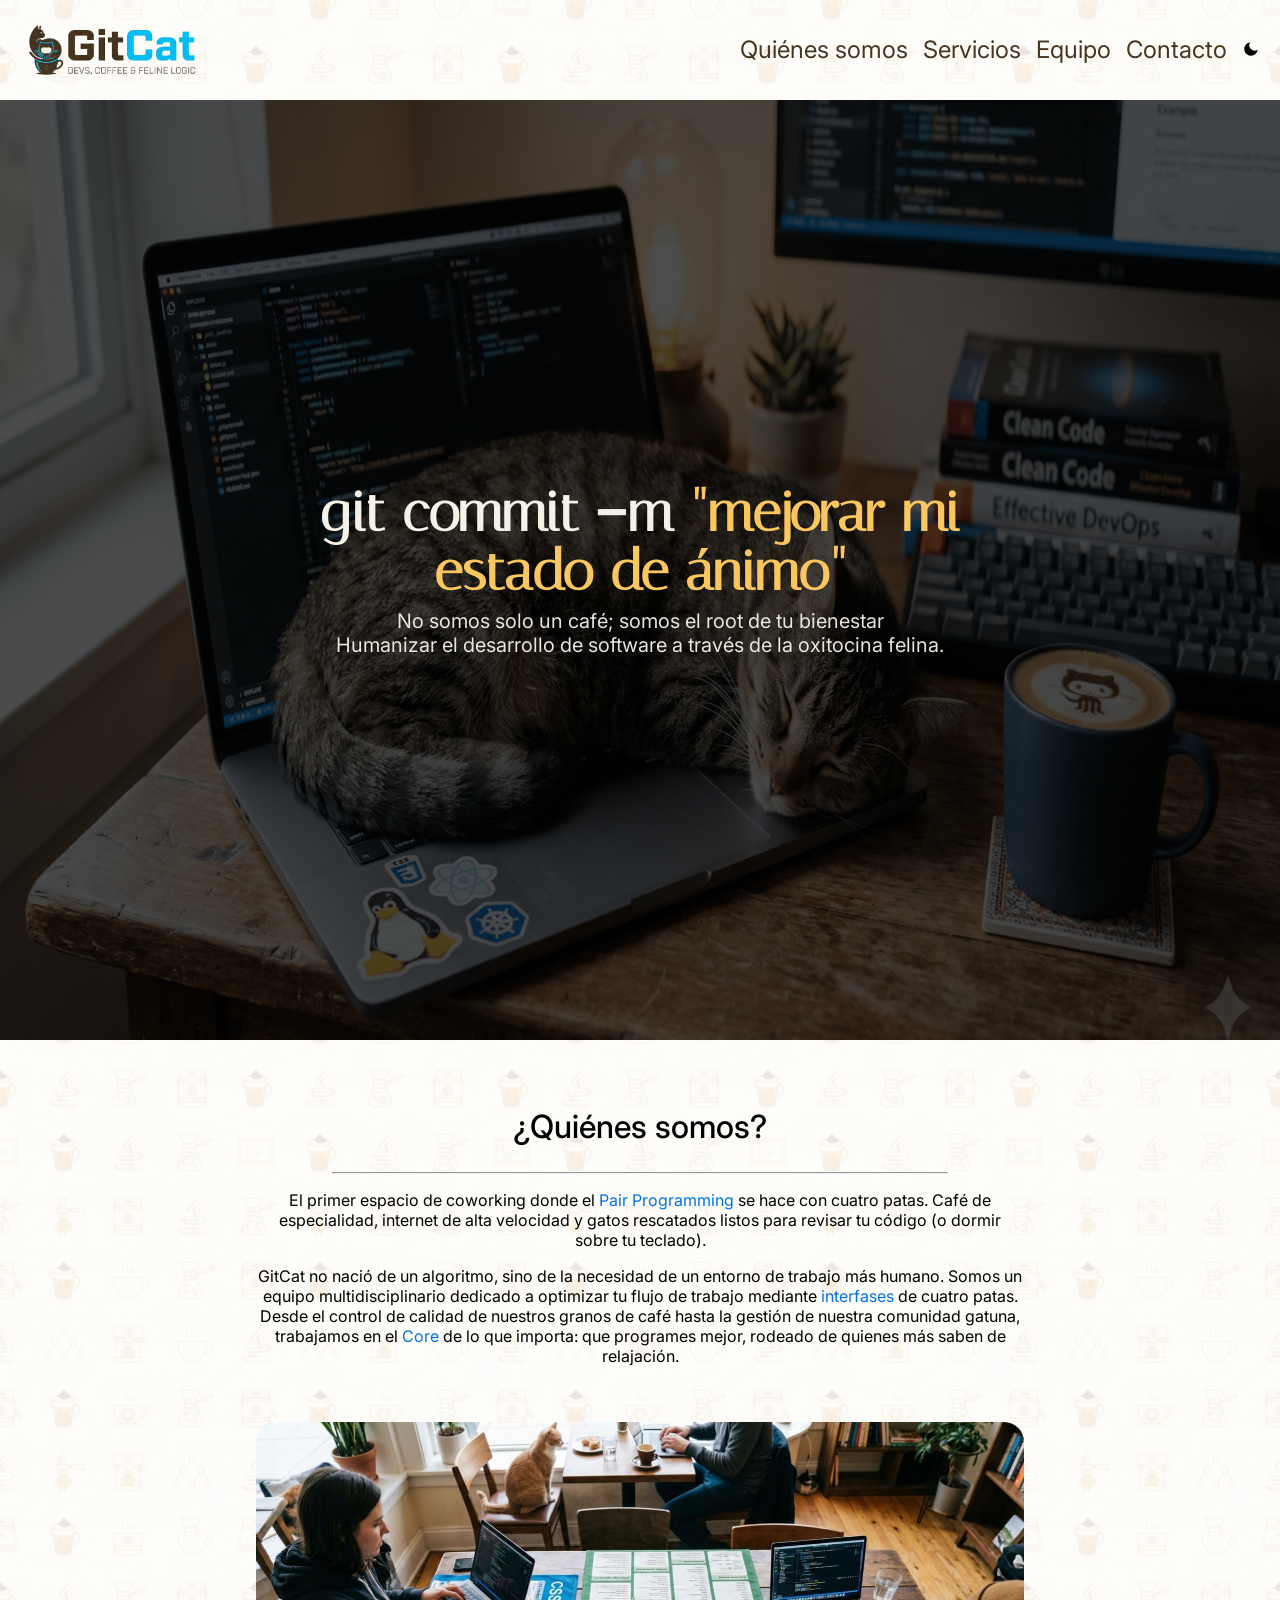
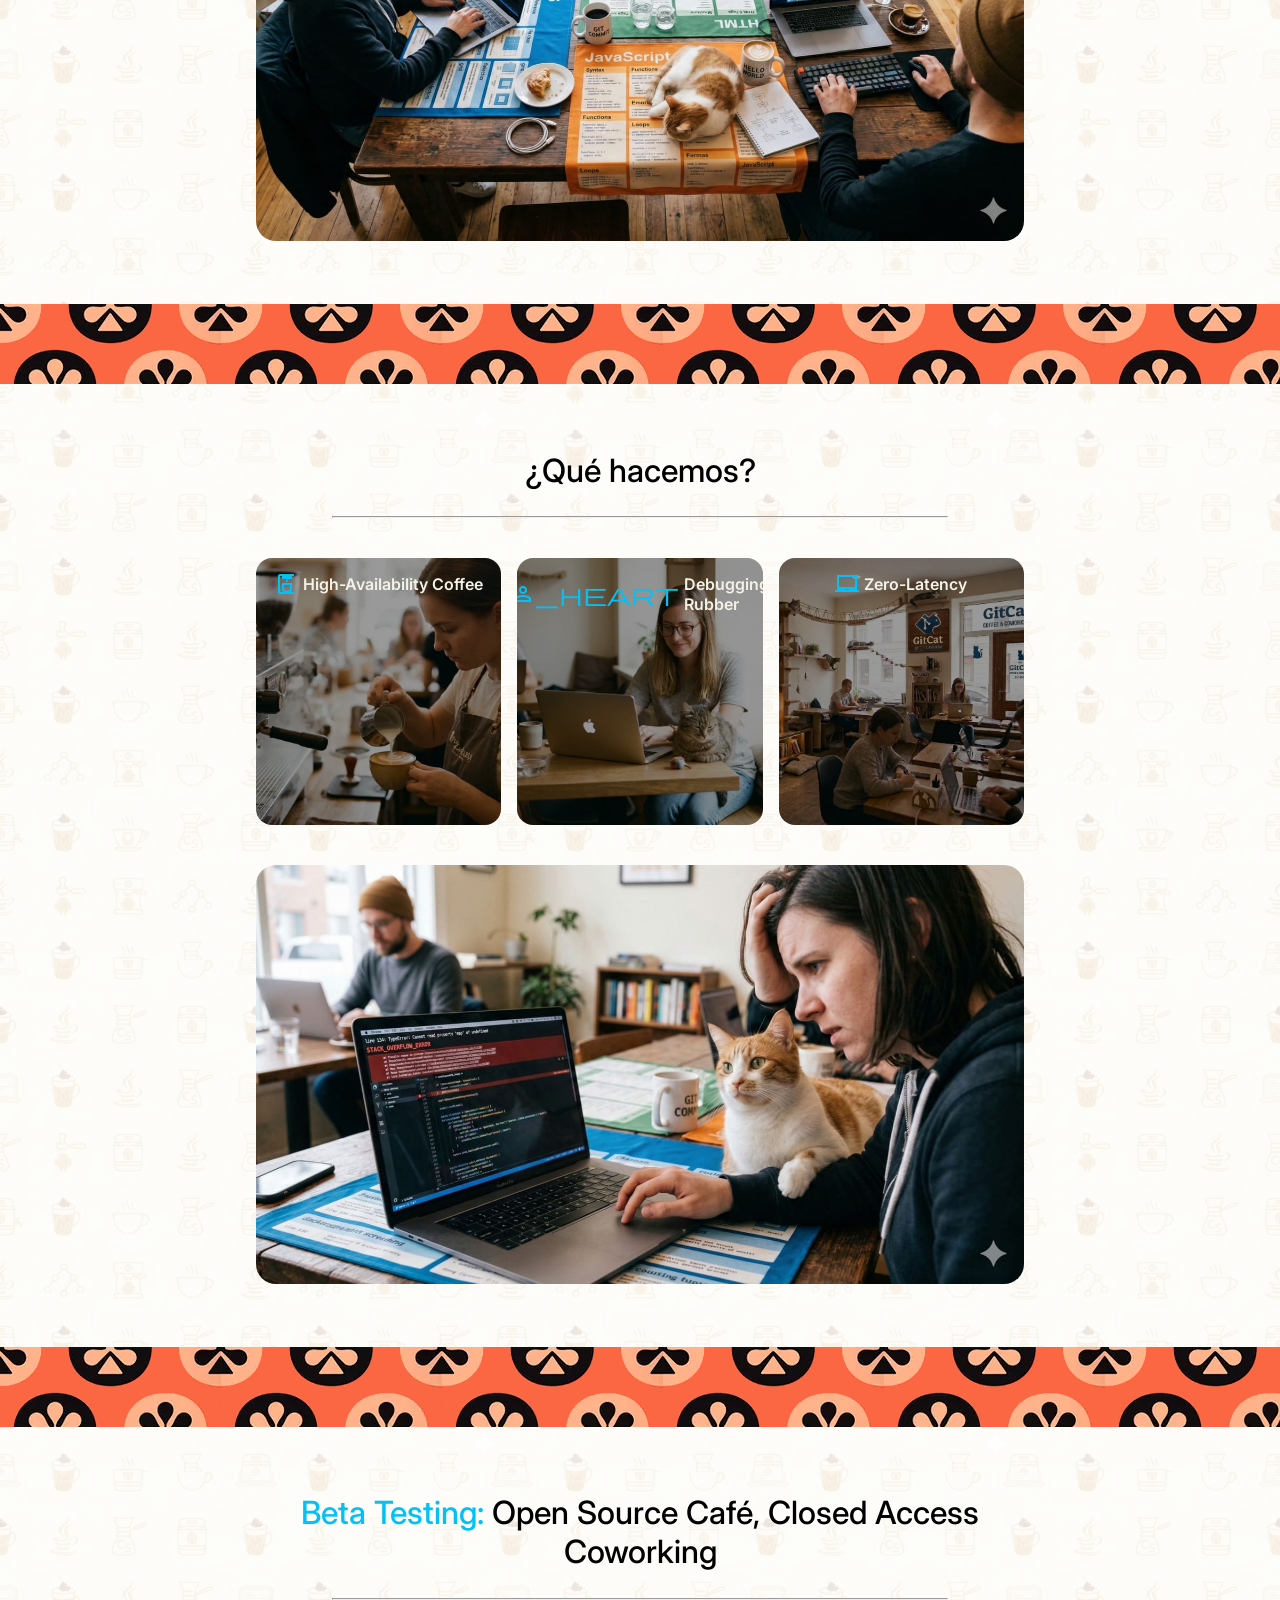
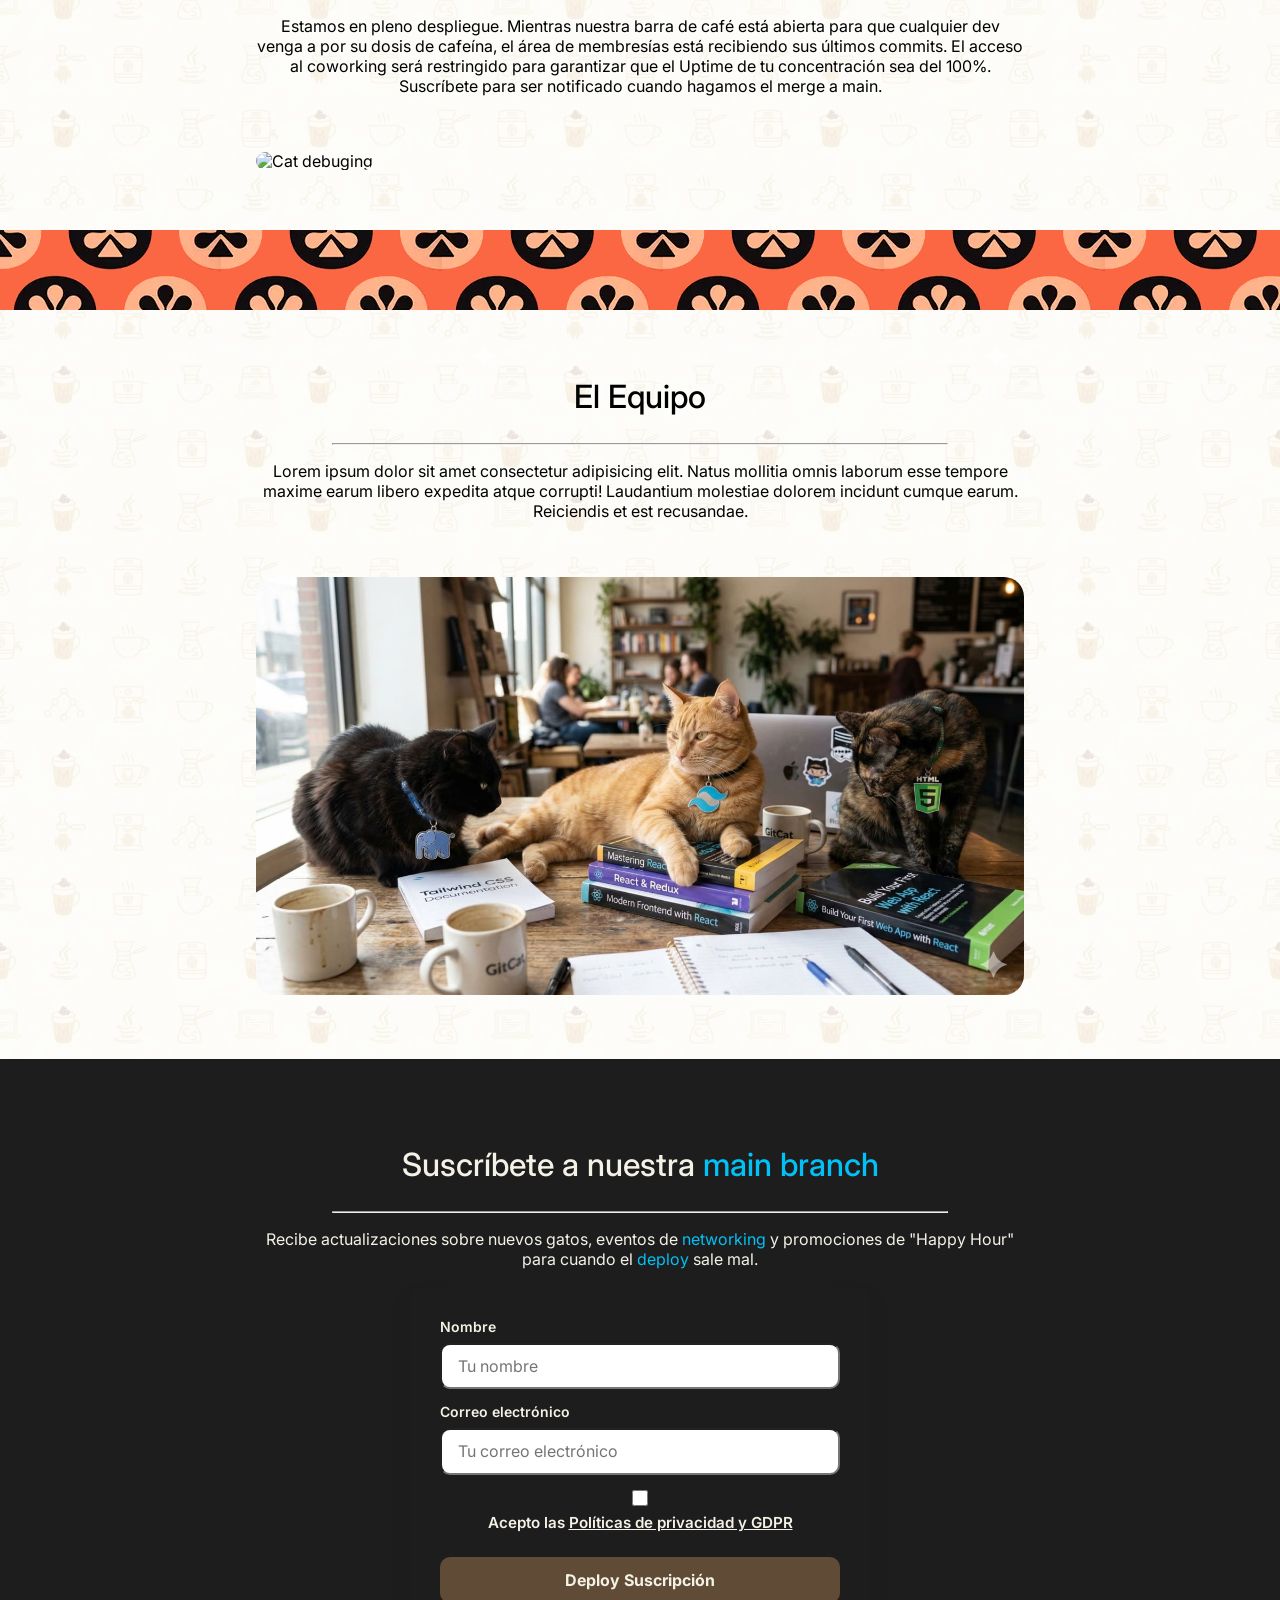
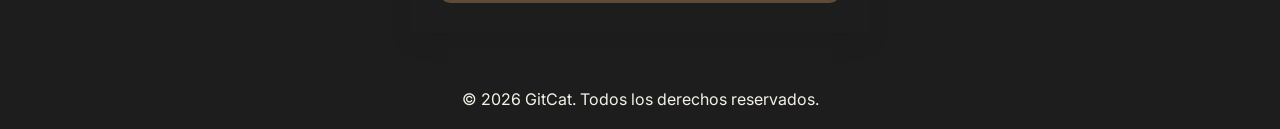
==== index.html @ 4348283b "dark mode" ====
<!DOCTYPE html>
<html lang="es">
    <head>
    <meta charset="UTF-8">
    <meta name="viewport" content="width=device-width, initial-scale=1.0">
    <title>Git Cat</title>
    <link rel="icon" href="assets/img/favicon.ico" type="image/x-icon">
    <link rel="stylesheet" href="assets/css/normalize.css">
    <link rel="stylesheet" href="assets/css/styles.css">
    <link rel="stylesheet" href="assets/css/servicios.css">
    <link rel="stylesheet" href="assets/css/animations.css">
    <link rel="stylesheet" media="screen and (max-width: 768px)" href="assets/css/sidebar.css">
    <link rel="stylesheet" href="./assets/css/servicios.css">
    <link rel="preconnect" href="https://fonts.googleapis.com">
    <link rel="preconnect" href="https://fonts.gstatic.com" crossorigin>
    <link
        href="https://fonts.googleapis.com/css2?family=Inter:ital,opsz,wght@0,14..32,100..900;1,14..32,100..900&family=Italiana&family=Space+Grotesk:wght@300..700&display=swap"
        rel="stylesheet">
    <link
        href="https://fonts.googleapis.com/css2?family=Playfair+Display:wght@400;700&family=Poppins:wght@300;400&display=swap"
        rel="stylesheet">
    <link href="https://fonts.googleapis.com/css2?family=Material+Symbols+Outlined" rel="stylesheet">
</head>
<body>
    <header>
        <img src="assets/img/logo.png" class="logo-header" height="65" alt="logo Git Cat">
        <img class="btn-open icon-menu" id="openMenu" src="assets/img/icon-menu.png" alt="menu mobile" width="40">
        <nav class="menu" aria-label="Navegación principal">
            <ul>
                <li><a href="#nosotros">Quiénes somos</a></li>
                <li><a href="#servicios">Servicios</a></li>
                <li><a href="#equipo">Equipo</a></li>
                <li><a href="#contacto">Contacto</a></li>
                <li>
                    <a id="theme-toggle" class="theme-toggle" href="#" aria-pressed="false" aria-label="Toggle theme">
                        <span class="theme-icon">
                            <!-- Sun (light) -->
                            <svg class="icon icon-moon" width="18" height="18" viewBox="0 0 24 24" fill="none" xmlns="http://www.w3.org/2000/svg" aria-hidden="true">
                                <circle cx="12" cy="12" r="4" fill="#FFF"/>
                                <g stroke="#FFDD57" stroke-width="2" stroke-linecap="round">
                                    <path d="M12 2v2"/>
                                    <path d="M12 20v2"/>
                                    <path d="M4.93 4.93l1.41 1.41"/>
                                    <path d="M17.66 17.66l1.41 1.41"/>
                                    <path d="M2 12h2"/>
                                    <path d="M20 12h2"/>
                                    <path d="M4.93 19.07l1.41-1.41"/>
                                    <path d="M17.66 6.34l1.41-1.41"/>
                                </g>
                            </svg>
                            <!-- Moon (dark) -->
                            <svg class="icon icon-sun" width="18" height="18" viewBox="0 0 24 24" fill="none" xmlns="http://www.w3.org/2000/svg" aria-hidden="true">
                                <path d="M21 12.79A9 9 0 1111.21 3 7 7 0 0021 12.79z" fill="#000"/>
                            </svg>
                        </span>
                    </a>
                </li>
            </ul>
        </nav>
    </header>
    <main>
        <section id="inicio" class="hero" aria-label="Hero - Bienvenida">
            <div class="hero-content">
                <h1 class="hero-title">git commit &minus;m <span class="accent-2"> "mejorar mi estado de ánimo"</span></h1>
                <p class="hero-subtitle">No somos solo un café; somos el root de tu bienestar</p>
                <p class="hero-subtitle">Humanizar el desarrollo de software a través de la oxitocina felina. </p>
            </div>
        </section>
        <section class="nosotros" id="nosotros">
            <div class="container">
                <h2>¿Quiénes somos?</h2>
                <hr class="laser">
                <p>El primer espacio de coworking donde el <span class="accent-3">Pair Programming</span> se hace con
                cuatro patas. Café de especialidad, internet de alta velocidad y gatos rescatados listos para revisar tu
                código (o dormir sobre tu teclado).</p>
                <p>GitCat no nació de un algoritmo, sino de la necesidad de un entorno de trabajo más humano. Somos un
                equipo multidisciplinario dedicado a optimizar tu flujo de trabajo mediante <span class="accent-3">interfases</span>
                de cuatro patas. Desde el control de calidad de nuestros granos de café hasta la gestión de nuestra
                comunidad gatuna, trabajamos en el <span class="accent-3">Core</span> de lo que importa: que programes
                mejor, rodeado de quienes más saben de relajación.</p>
                <img src="assets/img/Gemini_Generated_Image_wv9p48wv9p48wv9p.jpg" alt="cafe con gatos" width="651"
                height="355">
            </div>
        </section>
        <div class="spacer"></div>
        <!-- <section id="servicios" class="servicios"> -->
        <div class="container">
            <section id="servicios">
                <h2>¿Qué hacemos?</h2>
                <hr class="laser">
                <!-- (Servicios/Beneficios) -->
                <div class="servicios__cards">
                <div class="servicios__card">
                    <div class="servicios__card-header">
                        <span class="material-symbols-outlined accent">coffee_maker</span>
                        <h3>High-Availability Coffee</h3>
                    </div>
                    <div class="servicios__card-body">
                        <h4>Fuel para tu código.</h4>
                        <p>
                            Granos de especialidad con tueste local para que tus neuronas compilen a la primera.
                        </p>
                    </div>
                </div>
                <div class="servicios__card">
                    <div class="servicios__card-header">
                        <span class="material-symbols-outlined accent">person_heart</span>
                        <h3>Debugging Rubber</h3>
                    </div>
                    <div class="servicios__card-body">
                        <h4>Ducking Felino</h4>
                        <p>¿Atascado en un bug? Cuéntale tu problema a un gato. Es científicamente más tierno que un pato de goma.</p>
                    </div>
                </div>
                <div class="servicios__card">
                    <div class="servicios__card-header">
                        <span class="material-symbols-outlined accent">laptop_chromebook  </span>  
                        <h3>Zero-Latency</h3>
                    </div>
                    <div class="servicios__card-body">
                        <h4>Workspaces</h4>
                        <p>Entorno Optimizado. Sillas ergonómicas, fibra simétrica y suficientes enchufes para todos tus periféricos.</p>
                    </div>
                </div>
                </div>
                <img src="assets/img/Gemini_Generated_Image_xgtam3xgtam3xgta.jpg" alt="Cat debuging" width="651"
                height="355">
            </section>
        </div>
        <div class="spacer"></div>

        <section id="Beta" class="Beta">
            <div class="container">
                <h2><span class="accent">Beta Testing:</span> Open Source Café, Closed Access Coworking</h2>
                <hr class="laser">
                <p>Estamos en pleno despliegue. Mientras nuestra barra de café está abierta para que cualquier dev venga a por su dosis de cafeína, el área de membresías está recibiendo sus últimos commits. El acceso al coworking será restringido para garantizar que el Uptime de tu concentración sea del 100%. Suscríbete para ser notificado cuando hagamos el merge a main.</p>
                <img src="assets/img/opensourcecafe.png" alt="Cat debuging" width="651"
                height="355">
            </div>
        </section>
        <div class="spacer"></div>

        <section id="equipo" class="equipo">
            <div class="container">
                <!-- EJEMPLO Francisco
                    3. ¿Quién lo hace? (El Equipo)
                    Para esta sección, sugiero usar un formato de 
                        "User Profile" o 
                        "Card" que parezca una ficha de GitHub.

                    Nombre del Fundador/a: (Ej. Ana Code) — Lead Developer & Cat Whisperer.
                    El Barista: (Ej. Marc Espresso) — DevOps (Drinks & Operations).
                    El CTO (Chief Tail Officer): "Pelusa" — Experto en interrupciones de reuniones por Zoom y control de calidad de siestas.
                    Tip: Pon las fotos del equipo humano con sus gatos favoritos para generar confianza.
                -->
                <!--EJEMPLO 2
                        ara la sección "¿Quién lo hace?", el tono debe ser una mezcla de profesionalismo técnico y esa "obsesión" saludable que tenemos los devs por los sistemas bien optimizados.

    Aquí tienes dos opciones de copy según la personalidad que quieras darle a la marca:

    Opción 1: El enfoque de "Sistemas y Mantenimiento"
    Este copy trata al equipo humano como el backend que mantiene todo funcionando, ideal si quieres un tono divertido pero estructurado.

    "Detrás de cada taza de café y cada ronroneo, hay un equipo de humanos apasionados por el despliegue de experiencias. Somos desarrolladores, baristas y cuidadores felinos que creemos que la mejor arquitectura es la que incluye una dosis de cafeína y un gato en el regazo. Nos encargamos del mantenimiento preventivo (mimos), el escalado de felicidad (café de especialidad) y de asegurar que el tiempo de actividad de nuestros michis sea siempre nuestra prioridad."

    Opción 2: El enfoque de "Cultura Dev" (Más breve y directo)
    Ideal si quieres usar un estilo que recuerde a un archivo README.md o a la filosofía de una startup.



    Sugerencia para los perfiles del equipo:
    Para que visualmente sea increíble, puedes usar una estructura de "Stack Tecnológico" para cada miembro:

    Fundador/a: Stack: React, Python & Cat Treats Expert.

    Barista: Stack: Espresso, Latte Art & Zero-Latency Service.

    Gato Residente: Stack: Naps, Purring & Keyboard Interruption.
                        -->
                <h2>El Equipo</h2>
                <hr class="laser">
                <p>Lorem ipsum dolor sit amet consectetur adipisicing elit. Natus mollitia omnis laborum esse tempore
                maxime
                earum libero expedita atque corrupti! Laudantium molestiae dolorem incidunt cumque earum. Reiciendis
                et
                est
                recusandae.</p>
                <img src="assets/img/Gemini_Generated_Image_ectdazectdazectd.jpg" alt="Collares" width="651" height="355">
            </div>
        </section>

    </main>
    <footer id="contacto">
        <div class="container">
            <h2>Suscríbete a nuestra <span class="accent">main branch</span></h2>
            <hr  class="laser">
            <p>Recibe actualizaciones sobre nuevos gatos, eventos de <span class="accent">networking</span> y promociones
                de "Happy Hour" para cuando el <span class="accent">deploy</span> sale mal.</p>
            <form id="contactenos" class="form-container">
                <div class="form-group">
                <label for="name">Nombre</label>
                <input type="text" id="name" name="name" placeholder="Tu nombre" required>
                </div>
                <div class="form-group">
                <label for="email">Correo electrónico</label>
                <input type="email" id="email" name="email" placeholder="Tu correo electrónico" required>
                </div>
                <!-- Nuevo: checkbox de aceptación de políticas -->
                <div class="form-group form-checkbox">
                <input type="checkbox" id="acceptPrivacy" name="acceptPrivacy" required>
                <label for="acceptPrivacy">Acepto las <a href="#politicas" target="_blank" rel="noopener">Políticas de
                        privacidad y GDPR</a></label>
                </div>
                <button type="submit" class="submit-btn">Deploy Suscripción</button>
            </form>
        </div>
        <p class="copy">&copy; 2026 GitCat. Todos los derechos reservados.</p>
    </footer>
    <nav id="sidebar" class="sidebar">
        <button id="closeMenu" class="btn-close">×</button>

        <ul class="menu-links-sidebar">
            <li><img src="assets/img/logo.png" width="100" alt="logo Git Cat"> </li>
            <li><a href="#nosotros">Quiénes somos</a></li>
            <li><a href="#servicios">Servicios</a></li>
            <li><a href="#equipo">Equipo</a></li>
            <li><a href="#contacto">Contacto</a></li>
            <li>
                <hr class="laser">
            </li>
            <li>
                <p>El primer espacio de coworking donde el Pair Programming se hace con cuatro patas.</p>
            </li>
        </ul>
    </nav>
    <div id="overlay" class="overlay"></div>
    <button id="btn-top" class="btn-top" aria-label="Ir al inicio">
        <img src="assets/img/paw.png" id="paw" alt="Ir al inicio">
    </button>
    <script src="assets/js/scripts.js"></script>
</body>

</html>
---- assets/css/styles.css ----
:root{
        --color-marron-oscuro:#473521;
        --color-marron-claro:#5F4B36;
        --color-negro:#262626;
        --color-blanco:#F4F2E6;
        --color-azul:#01C1F7;
        --color-azul-ocuro:#0073E6;
        --color-dorado:#FAC660;

        /*
        * light
        */
        --body-bg-color:rgba(255, 255, 255, 0.8); 
        --body-bg-blend-mode:lighten;
        --accent-animation: none;
        --accent-2-animation: none;
        --accent-3-animation: none;
        --paw-content: url(../img/paw.png);
        --openMenu-content: url(../img/icon-menu.png);
        --color-fuente:unset;
        --logo-header-background-color:unset;
        --menu-a-color: var(--color-marron-oscuro);
        --menu-a-hover-color: var(--color-marron-claro);
        --theme-toggle:Light;
    }

    .dark-mode{
        /*
        * Dark
        */
        --body-bg-color:rgba(0, 0, 0, 0.9); 
        --body-bg-blend-mode:darken;
        --accent-animation: flickerAzulClaro 1.5s infinite alternate;
        --accent-2-animation: flickerDorado 1.5s infinite alternate;
        --accent-3-animation: flickerAzulOscuro 1.5s infinite alternate;
        --paw-content: url(../img/paw-dark.png);
        --openMenu-content: url(../img/icon-menu-dark.png);
        --color-fuente:#F4F2E6;
        --logo-header-background-color: var(--color-blanco);
        --menu-a-color: var(--color-blanco);
        --menu-a-hover-color: var(--color-dorado);
        --theme-toggle:Dark;
    }

    .theme-toggle{
        content:var(--theme-toggle);
    }

    /* Theme toggle icons */
    .theme-toggle .theme-icon{ display:inline-flex; align-items:center; gap:6px; }
    .theme-toggle .icon{ display:inline-block; vertical-align:middle; }
    .theme-toggle .icon-moon{ display:none; }
    .dark-mode .theme-toggle .icon-moon{ display:inline-block; }
    .dark-mode .theme-toggle .icon-sun{ display:none; }

    .logo-header{
        background-color:var(--logo-header-background-color);
    }

    /* global reset to remove default browser white gaps */
    html{
    margin: 0;
        padding: 0;
        height: 100%;
    }
    body {
        color-scheme: light dark;

        font-family: "Inter", sans-serif;
        font-style: normal;
        font-weight: 400; 
        font-size: 1rem;
        background-image: url(../img/bg-logos.jpg);
        background-color: var(--body-bg-color);
        background-blend-mode:var(--body-bg-blend-mode);
        cursor: url('../img/cursor.png'), auto;
        color:var(--color-fuente);
    }
    a:hover, button:hover, #btn-top:hover, .submit-btn:hover, #acceptPrivacy:hover, #openMenu:hover {
        cursor: url('../img/pointer.png'), pointer;
    }
    h1{
        font-family: "Italiana", sans-serif;
        font-size: 64px;
        font-style: normal;
        font-weight:bold;
        line-height: normal;
        text-align: center;
    }

    h2{
        font-family: Inter;
        font-size: 32px;
        font-style: normal;
        font-weight: 500;
        line-height: normal;
        padding-top: 20px; text-align: center; 
    }

    h3{
        font-family: Inter;
        font-size: 16px;
        font-style: normal;
        font-weight: 600;
        line-height: normal;
    }

    h4{
        text-align: center;
    }

    p{
        font-family: Inter;
        font-size: 16px;
        font-style: normal;
        font-weight: 400;
        line-height: normal;
        text-align: center;
    }

    img{
        border-radius: 20px;
        margin: 40px 0px;
    }

    header{
        display: flex;
        justify-content: space-between;
        align-items: center; 
        height: 100px;   
        padding-left: 20px;
        padding-right: 20px;
    }

        hr{
            width: 80%;
        }

        /* Habilita scroll suave para anclas internas */
        html { scroll-behavior: smooth; }

        /* Estilos del checkbox en el formulario (alineación en una sola línea) */
        .form-group.form-checkbox{
            display: flex;
            align-items: center;
            gap: 0.5rem;
            flex-wrap: nowrap;
        }
        .form-group.form-checkbox label{
            margin: 0;
            font-size: 0.95rem;
        }
        .form-group.form-checkbox a{
            color: inherit;
            text-decoration: underline;
        }
        .form-group.form-checkbox input[type="checkbox"]{
            width: 1.05rem;
            height: 1.05rem;
        }

    .hero{
        background-image: url('../img/hero-banner2.jpg');
        background-size: cover;
        background-position: center;
        background-repeat: no-repeat;
        height: 100vh; /* Ajusta la altura según necesites */
        display: flex;
        align-items: center; /* Centra el texto verticalmente */
        color: var(--color-blanco); /* Color de texto para contrastar */
        /* Añade un overlay oscuro si el texto es difícil de leer */
        background-color: rgba(0, 0, 0, 0.7); 
        background-blend-mode: multiply;
        padding: 1.25rem; 
    }

    .hero .hero-title {
        font-size: clamp(1.75rem, 4.5vw, 3.5rem);
        margin: 0 0 0.5rem;
        line-height: 1.05;
    }

    .hero .hero-subtitle {
        font-size: clamp(1rem, 2.2vw, 1.25rem);
        margin: 0;
        color:var(--color-blanco);
        opacity: 0.95;
    }

    .menu{
        display: none;
    }
    
    .img-fluid{
        max-width: 100%;
        height: auto;
    }

    .spacer{
        height: 80px;
        background-image: url(../img/bg.png);
    }

    .menu li  { padding: 15px 0; text-align: center; }
    .menu a { color: var(--menu-a-color); text-decoration: none; font-size: 1.5rem; }
    .menu a:hover{ color: var(--menu-a-hover-color); }

    #openMenu{
        content:var(--openMenu-content);
        display: flex;
    }

    #sidebar{
        display: none;
    }

    .copy{
        padding-bottom: 20px;
    }

    .accent{
        color:var(--color-azul);
        animation:var(--accent-animation);
    }

    .accent-2{
        color:var(--color-dorado);
        animation:var(--accent-2-animation);
    }

    .accent-3{
        color:var(--color-azul-ocuro);
        animation:var(--accent-3-animation);
    }
    

    .hero-content{
        max-width: 750px;
        flex-direction: column;
        justify-content: center;
        align-items: center;
        text-align: center;
        margin: auto;
    }

    .hero-content p{
        color: var(--color-blanco)
    }

    footer {
        background-color: rgb(30, 29, 29);
        color: var(--color-blanco)
    }

    footer h2{
        padding-top: 40px;
    }

    .nosotros{ 
        
    }


    .container{
        padding: 20px 20px;
        max-width: 768px;
        margin: auto;
    }
    .container img,.menu-links-sidebar img{
        width: 100%;
        max-width: 100%;
        height: auto;
    }
    
    .form-group.form-checkbox{
        display: flex;
        align-items: center;
        gap: 0.5rem;
        flex-wrap: nowrap;
    }

    .form-group.form-checkbox label{
        margin: 0;
        font-size: 0.95rem;
    }

    .form-group.form-checkbox a{
        color: inherit;
        text-decoration: underline;
    }

    /* Ajuste opcional: tamaño del checkbox */
    .form-group.form-checkbox input[type="checkbox"]{
        width: 1.05rem;
        height: 1.05rem;
    }

@media (min-width: 800px) {
    /* menu superior */
    .menu{
        display:inline
    }

    #openMenu{
        display: none;
    }

    .menu ul{
        flex-direction: row;
        display: flex;
        list-style: none;
        text-decoration: none;
        font-size: 1.5rem;
        gap:15px;

    }
    .menu li a:hover{
        text-decoration:underline;
    }
    .menu li a{
        text-decoration: none;
    }

}

@media (min-width: 320px) {
    /* footer */
    footer .form-container {
        max-width: 400px;
        margin: 20px auto;
        padding: 30px;
        box-shadow: 0 10px 25px rgba(0,0,0,0.05);
    }

    footer .form-group {
        display: flex;
        flex-direction: column;
        margin-bottom: 15px;
    }

    .form-group label {
        font-size: 14px;
        font-weight: 600;
        margin-bottom: 8px;
    }

    form input {
        padding: 12px 16px;
        border-radius: 10px;
        outline: none;
        transition: all 0.3s ease;
    }

    form .submit-btn {
        width: 100%;
        padding: 14px;
        background-color: var(--color-marron-claro);
        color: var(--color-blanco);
        border: none;
        border-radius: 10px;
        font-weight: bold;
        cursor: pointer;
        margin-top: 10px;
    }
    
}

/* Botón "Ir al top" */
#btn-top{
    position: fixed;
    right: 20px;
    bottom: 0;
    z-index: 9999;
    border: none;
    background: transparent;
    padding: 0;
    margin: 0;
    display: inline-block;
    width: auto;
    height: auto;
    line-height: 0;
    cursor: pointer;
    opacity: 0;
    pointer-events: none;
    transform: none;
    transition: opacity .25s ease;
}

#btn-top.show{
    opacity: 1;
    pointer-events: auto;
}

#btn-top img{
    display: block;
    margin: 0;
    padding: 0;
    max-height: 100px;
    height: auto;
    width: auto;
    transition: max-height 0.35s ease, box-shadow 0.25s ease;
    content:var(--paw-content);
}

#btn-top:hover img{
    max-height: calc(100px + 50px);
}

@media (prefers-color-scheme: dark) {

    .dark-mode{
        /*
        * light
        
        --body-bg-color:rgba(255, 255, 255, 0.8); 
        --body-bg-blend-mode:lighten;
        --accent-animation: none;
        --accent-2-animation: none;
        --accent-3-animation: none;
        --paw-content: url(../img/paw.png);
        --openMenu-content: url(../img/icon-menu.png);
        --color-fuente:unset;
        --logo-header-background-color:unset;
        --menu-a-color: var(--color-marron-oscuro);
        --menu-a-hover-color: var(--color-marron-claro);
        */
        /*
        * Dark
        */
        /*
        --body-bg-color:rgba(0, 0, 0, 0.9); 
        --body-bg-blend-mode:darken;
        --accent-animation: flickerAzulClaro 1.5s infinite alternate;
        --accent-2-animation: flickerDorado 1.5s infinite alternate;
        --accent-3-animation: flickerAzulOscuro 1.5s infinite alternate;
        --paw-content: url(../img/paw-dark.png);
        --openMenu-content: url(../img/icon-menu-dark.png);
        --color-fuente:#F4F2E6;
        --logo-header-background-color: var(--color-blanco);
        --menu-a-color: var(--color-blanco);
        --menu-a-hover-color: var(--color-dorado);
        */
    }

    hr.laser {
    border: none;               /* Quitamos el borde por defecto */
    height: 2px;                /* Grosor de la línea */
    background: #111;           /* Color de fondo de la línea (la "oscuridad") */
    position: relative;
    overflow: hidden;           /* Para que el brillo no se salga de los bordes */
    border-radius: 5px;
    }

    hr.laser::after {
    content: '';
    position: absolute;
    top: 0;
    left: -150px;               /* Empezamos fuera de la vista a la izquierda */
    width: 150px;               /* Ancho del "punto de luz" */
    height: 100%;
    /* Gradiente que crea el efecto de destello brillante */
    background: linear-gradient(
        90deg, 
        transparent, 
        rgba(255, 0, 0, 0.2),    /* Estela tenue */
        #ff0000,                /* Centro brillante (rojo láser) */
        rgba(255, 0, 0, 0.2),    /* Estela tenue */
        transparent
    );
    
    /* Aplicamos la animación */
    animation: barrido-laser 3s linear infinite;
    
    /* Añadimos un brillo extra (glow) */
    box-shadow: 0 0 10px #ff0000;
    }
}
---- assets/css/servicios.css ----
.servicios__cards {
   display: grid;
   gap: 1rem;
   margin-top: 40px;
}
.servicios__card:hover {
   background-color: rgba(0, 0, 0, 0.7);
   transition: 0.3s;
}
.servicios__card {
   background-color: rgba(0, 0, 0, 0.4);
   background-blend-mode: multiply;
   color: var(--color-blanco);
   border-radius: 1rem;
   padding: 0rem 1rem;
   overflow: hidden;
   aspect-ratio: 5 / 3;
   display: flex;
   flex-direction: column;
   justify-content: space-between;
   background-size: auto 100%;
   background-position: center;
   background-repeat: no-repeat;
   
}

.servicios__card:nth-child(1) {
   background-image: url(../img/Gemini_coffee_maker.webp);
}
.servicios__card:nth-child(2) {
   background-image: url(../img/Gemini_heart.webp);
}
.servicios__card:nth-child(3) {
   background-image: url(../img/Gemini_laptops.webp);
}

.servicios__card-header {
      display: flex;
      justify-content: center;
      align-items: center;
   h3 {
      padding-left: 5px;
   }
}

.servicios__card-body {
   overflow: hidden;
   transform: translateY(400px);
   background-color: rgba(0, 0, 0, 0.5);
   border-radius: 10px 10px 0 0;
   padding: 0.3rem;
}

.servicios__card:hover {
   background-size: auto 130%;
   transition: background-size 1s ease-in-out;
   .servicios__card-body {
      transform: translateY(0px);
      transition: transform 1s ease-out;
   }
}

@media (min-width: 700px) {
   .servicios__cards {
      grid-template-columns: repeat(3, 1fr);
      .servicios__card {
         aspect-ratio: 4 / 5;
      }
   }
   .servicios__card:nth-child(3) {
      background-image: url(../img/Gemini_laptops-sizeup.webp);
   }
}
---- assets/css/animations.css ----
@keyframes flickerAzulOscuro {
    0%, 18%, 22%, 25%, 53%, 57%, 100% {
    text-shadow:
        0 0 5px var(--color-blanco),
        0 0 10px var(--color-azul-ocuro),
        0 0 20px var(--color-azul-ocuro);
    }
    20%, 24%, 55% {
        text-shadow: none;
    }
}

@keyframes flickerAzulClaro {
    0%, 18%, 22%, 25%, 53%, 57%, 100% {
    text-shadow:
        0 0 5px var(--color-blanco),
        0 0 10px var(--color-azul),
        0 0 20px var(--color-azul);
    }
    20%, 24%, 55% {
        text-shadow: none;
    }
}

@keyframes flickerDorado {
    0%, 18%, 22%, 25%, 53%, 57%, 100% {
    text-shadow:
        0 0 5px var(--color-blanco),
        0 0 10px var(--color-dorado),
        0 0 20px var(--color-dorado);
    }
    20%, 24%, 55% {
        text-shadow: none;
    }
}

@keyframes pulsate {
from {
    text-shadow:
        0 0 5px var(--color-blanco),
        0 0 10px var(--color-dorado);
    }
    to {
    text-shadow:
        0 0 10px var(--color-blanco),
        0 0 20px var(--color-dorado);
    }
}

@keyframes barrido-laser {
    0% {
        left: -150px;
    }
    100% {
        left: 100%;
    }
}
---- assets/css/sidebar.css ----
/* Estilos base del Sidebar */
.sidebar {
    position: fixed;
    top: 0;
    left: 0;
    width: 50%;
    height: 100%;
    background-color:white;
    color: whitesmoke;
    transition: transform 0.3s ease; /* Animación suave */
    transform: translateX(-100%); /* Escondido por defecto */
    z-index: 1000;
    padding: 20px;
}

/* Clase que aplicaremos con JS */
.sidebar.active {
    transform: translateX(0);
}

/* Capa oscura de fondo */
.overlay {
    position: fixed;
    top: 0;
    left: 0;
    width: 100%;
    height: 100%;
    background: rgba(0, 0, 0, 0.5);
    display: none; /* Escondida por defecto */
    z-index: 999;
}

.overlay.active {
    display: block;
}

#sidebar{
    display: block;
}



/* Botones y links (estética básica) */
.menu-links-sidebar { list-style: none; padding: 0; margin-top: 50px; }
.menu-links-sidebar li { padding: 15px 0; text-align: center; }
.menu-links-sidebar a { color: black; text-decoration: none; font-size: 1.2rem; }
.menu-links-sidebar p { color: black;}
.btn-close { background: none; border: none; color: black; font-size: 2rem; cursor: pointer; position: absolute; right: 20px; }
---- assets/css/servicios.css ----
.servicios__cards {
   display: grid;
   gap: 1rem;
   margin-top: 40px;
}
.servicios__card:hover {
   background-color: rgba(0, 0, 0, 0.7);
   transition: 0.3s;
}
.servicios__card {
   background-color: rgba(0, 0, 0, 0.4);
   background-blend-mode: multiply;
   color: var(--color-blanco);
   border-radius: 1rem;
   padding: 0rem 1rem;
   overflow: hidden;
   aspect-ratio: 5 / 3;
   display: flex;
   flex-direction: column;
   justify-content: space-between;
   background-size: auto 100%;
   background-position: center;
   background-repeat: no-repeat;
   
}

.servicios__card:nth-child(1) {
   background-image: url(../img/Gemini_coffee_maker.webp);
}
.servicios__card:nth-child(2) {
   background-image: url(../img/Gemini_heart.webp);
}
.servicios__card:nth-child(3) {
   background-image: url(../img/Gemini_laptops.webp);
}

.servicios__card-header {
      display: flex;
      justify-content: center;
      align-items: center;
   h3 {
      padding-left: 5px;
   }
}

.servicios__card-body {
   overflow: hidden;
   transform: translateY(400px);
   background-color: rgba(0, 0, 0, 0.5);
   border-radius: 10px 10px 0 0;
   padding: 0.3rem;
}

.servicios__card:hover {
   background-size: auto 130%;
   transition: background-size 1s ease-in-out;
   .servicios__card-body {
      transform: translateY(0px);
      transition: transform 1s ease-out;
   }
}

@media (min-width: 700px) {
   .servicios__cards {
      grid-template-columns: repeat(3, 1fr);
      .servicios__card {
         aspect-ratio: 4 / 5;
      }
   }
   .servicios__card:nth-child(3) {
      background-image: url(../img/Gemini_laptops-sizeup.webp);
   }
}
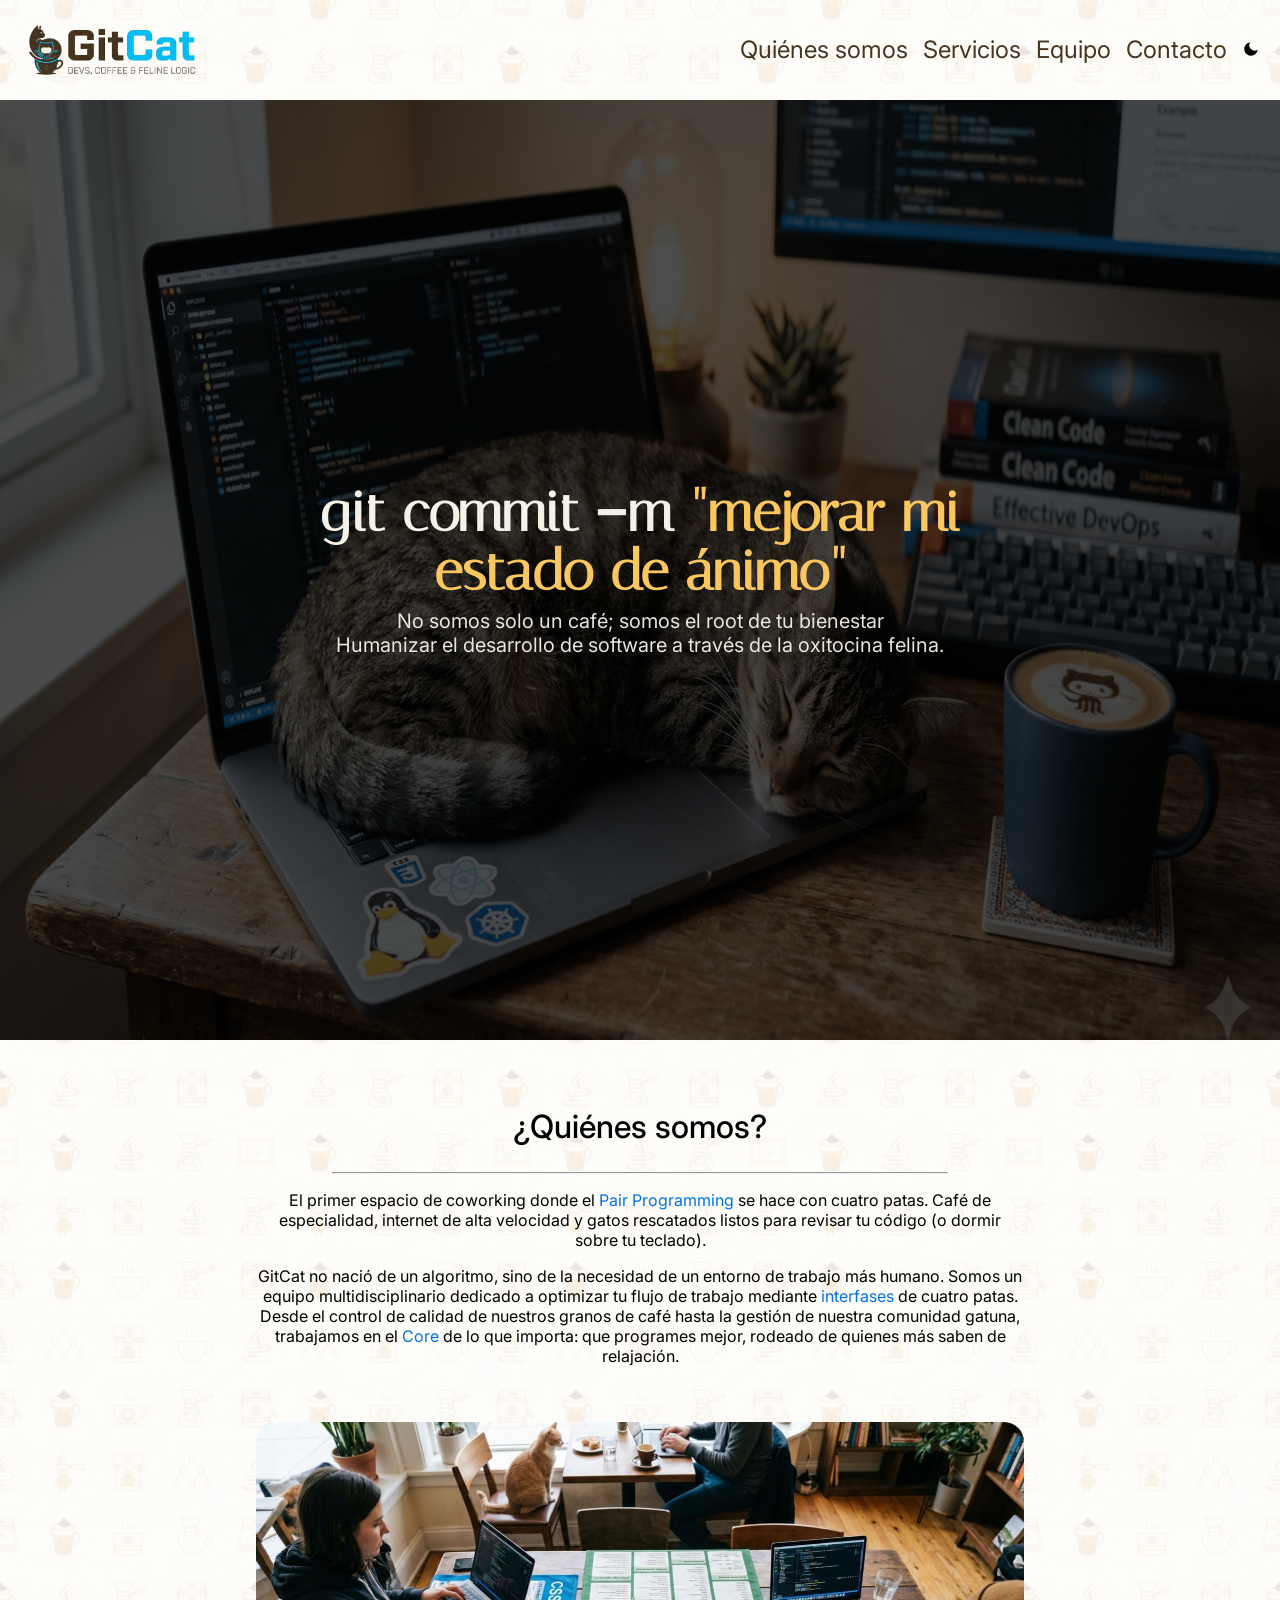
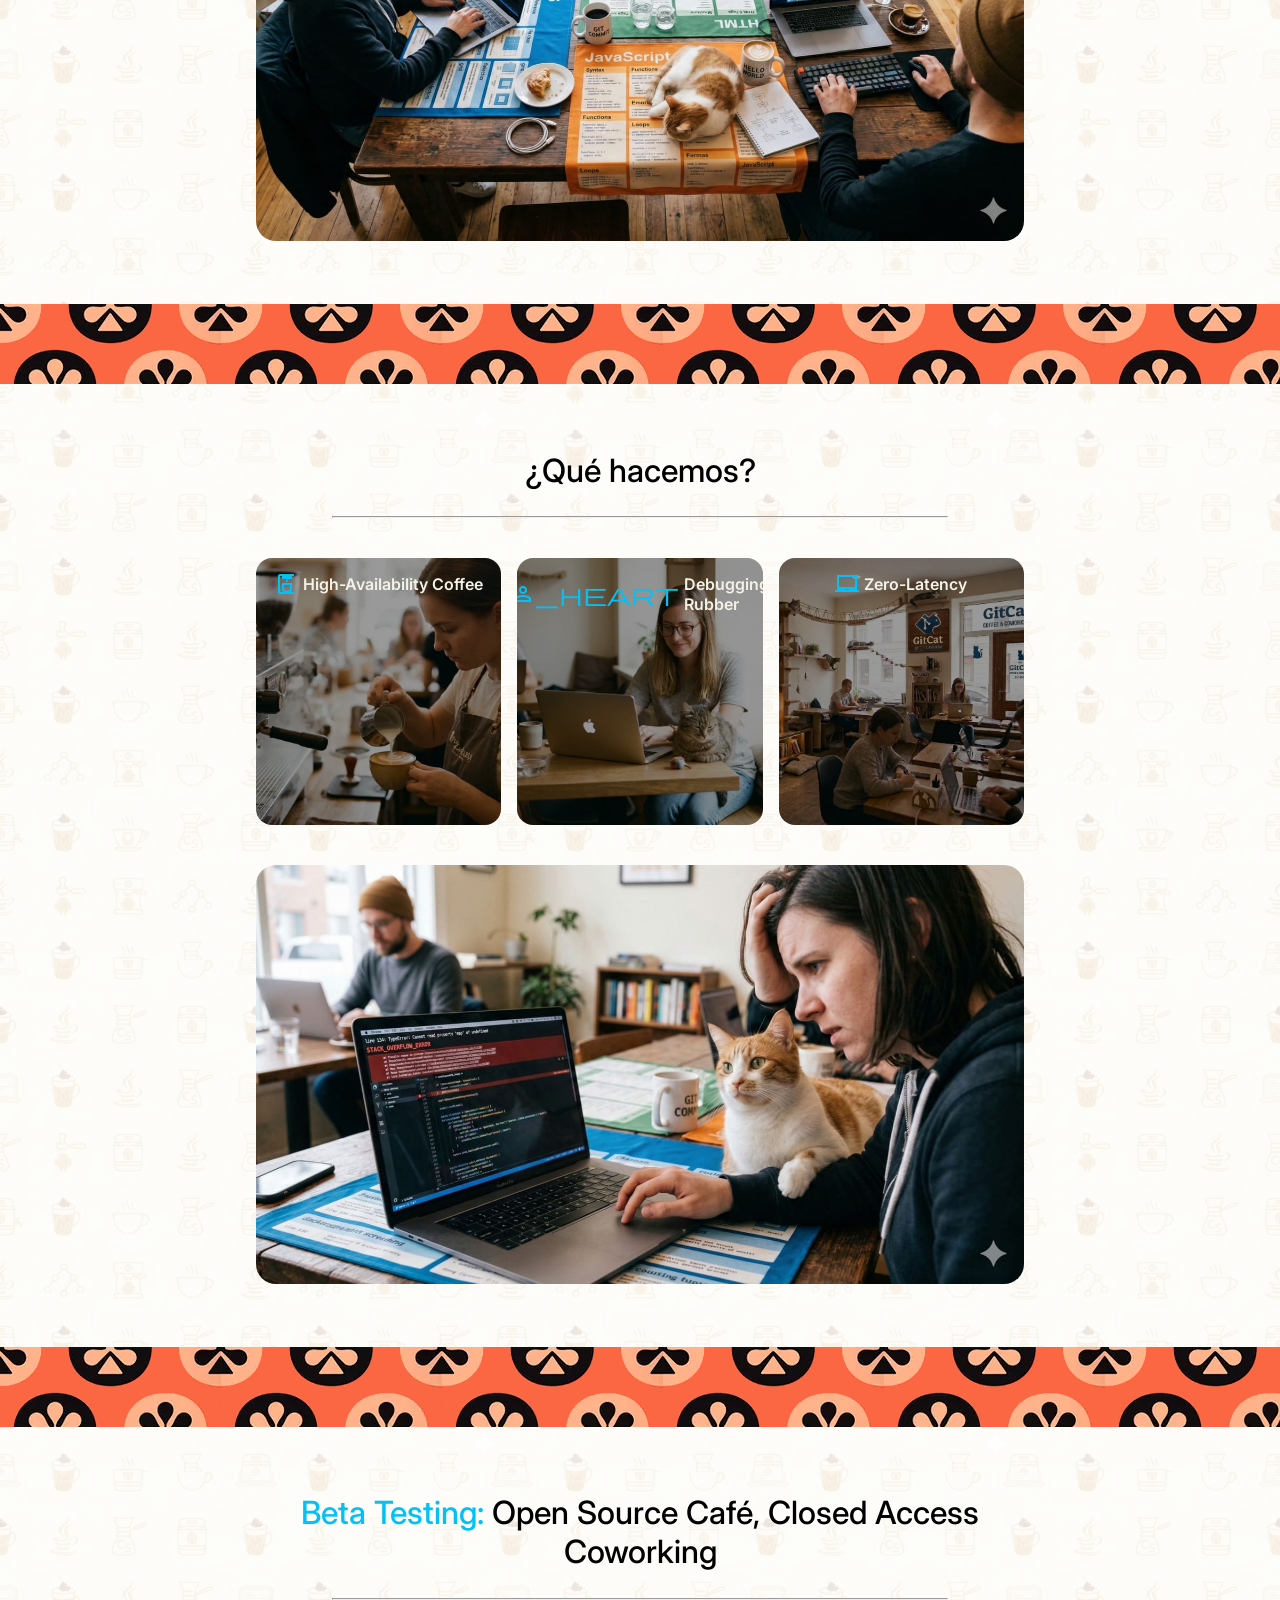
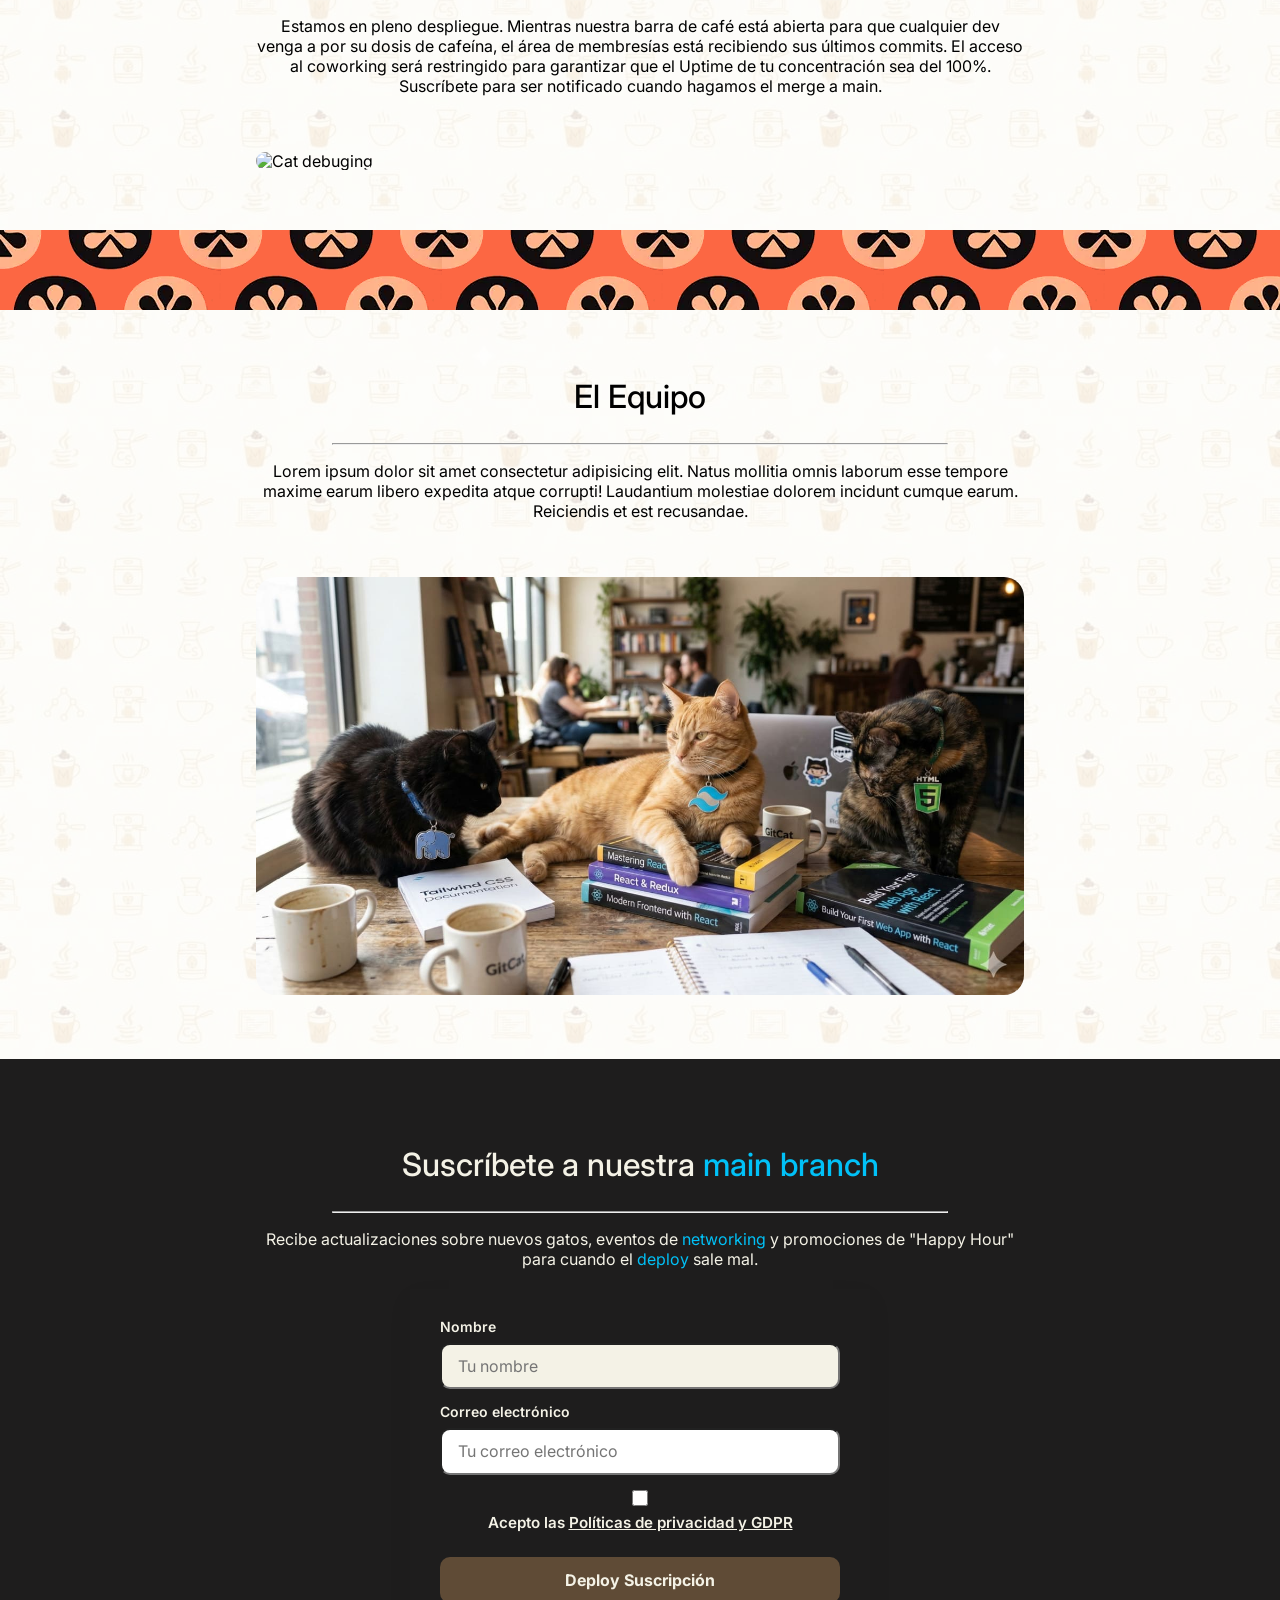
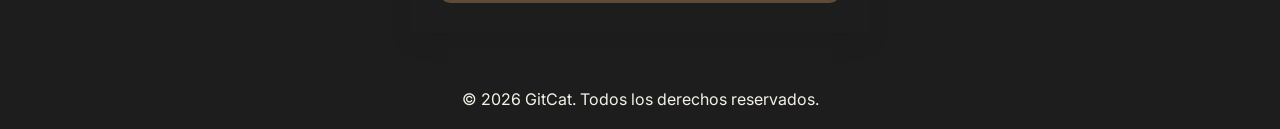
==== commit 6b549030: "finalizacion de modo oscuro y toggle de template" ====
--- a/index.html
+++ b/index.html
@@ -32,7 +32,7 @@
                 <li><a href="#equipo">Equipo</a></li>
                 <li><a href="#contacto">Contacto</a></li>
                 <li>
-                    <a id="theme-toggle" class="theme-toggle" href="#" aria-pressed="false" aria-label="Toggle theme">
+                    <a id="theme-toggle" class="theme-toggle" href="#" aria-label="Toggle theme">
                         <span class="theme-icon">
                             <!-- Sun (light) -->
                             <svg class="icon icon-moon" width="18" height="18" viewBox="0 0 24 24" fill="none" xmlns="http://www.w3.org/2000/svg" aria-hidden="true">
--- a/assets/css/styles.css
+++ b/assets/css/styles.css
@@ -154,6 +154,11 @@
             color: inherit;
             text-decoration: underline;
         }
+        
+        input[type="text"]{
+            background-color: var(--color-blanco);    
+        }
+        
         .form-group.form-checkbox input[type="checkbox"]{
             width: 1.05rem;
             height: 1.05rem;
@@ -406,28 +411,36 @@
     max-height: calc(100px + 50px);
 }
 
+/* aplicar estilo laser cuando esté activado el modo oscuro via .dark-mode */
+    .dark-mode hr.laser {
+        border: none;
+        height: 2px;
+        background: #111;
+        position: relative;
+        overflow: hidden;
+        border-radius: 5px;
+    }
+
+    .dark-mode hr.laser::after {
+        content: '';
+        position: absolute;
+        top: 0;
+        left: -150px;
+        width: 150px;
+        height: 100%;
+        background: linear-gradient(90deg, transparent, rgba(255,0,0,0.2), #ff0000, rgba(255,0,0,0.2), transparent);
+        animation: barrido-laser 3s linear infinite;
+        box-shadow: 0 0 10px #ff0000;
+    }
+
 @media (prefers-color-scheme: dark) {
-
-    .dark-mode{
-        /*
-        * light
-        
-        --body-bg-color:rgba(255, 255, 255, 0.8); 
-        --body-bg-blend-mode:lighten;
-        --accent-animation: none;
-        --accent-2-animation: none;
-        --accent-3-animation: none;
-        --paw-content: url(../img/paw.png);
-        --openMenu-content: url(../img/icon-menu.png);
-        --color-fuente:unset;
-        --logo-header-background-color:unset;
-        --menu-a-color: var(--color-marron-oscuro);
-        --menu-a-hover-color: var(--color-marron-claro);
-        */
+    .theme-toggle{
+        display: none;
+    }
+    :root{
         /*
         * Dark
         */
-        /*
         --body-bg-color:rgba(0, 0, 0, 0.9); 
         --body-bg-blend-mode:darken;
         --accent-animation: flickerAzulClaro 1.5s infinite alternate;
@@ -439,39 +452,39 @@
         --logo-header-background-color: var(--color-blanco);
         --menu-a-color: var(--color-blanco);
         --menu-a-hover-color: var(--color-dorado);
-        */
-    }
+        --theme-toggle:Dark;
+    }
+    
+    
 
     hr.laser {
-    border: none;               /* Quitamos el borde por defecto */
-    height: 2px;                /* Grosor de la línea */
-    background: #111;           /* Color de fondo de la línea (la "oscuridad") */
-    position: relative;
-    overflow: hidden;           /* Para que el brillo no se salga de los bordes */
-    border-radius: 5px;
-    }
-
-    hr.laser::after {
-    content: '';
-    position: absolute;
-    top: 0;
-    left: -150px;               /* Empezamos fuera de la vista a la izquierda */
-    width: 150px;               /* Ancho del "punto de luz" */
-    height: 100%;
-    /* Gradiente que crea el efecto de destello brillante */
-    background: linear-gradient(
-        90deg, 
-        transparent, 
-        rgba(255, 0, 0, 0.2),    /* Estela tenue */
-        #ff0000,                /* Centro brillante (rojo láser) */
-        rgba(255, 0, 0, 0.2),    /* Estela tenue */
-        transparent
-    );
-    
-    /* Aplicamos la animación */
-    animation: barrido-laser 3s linear infinite;
-    
-    /* Añadimos un brillo extra (glow) */
-    box-shadow: 0 0 10px #ff0000;
+        border: none;               /* Quitamos el borde por defecto */
+        height: 2px;                /* Grosor de la línea */
+        background: #111;           /* Color de fondo de la línea (la "oscuridad") */
+        position: relative;
+        overflow: hidden;           /* Para que el brillo no se salga de los bordes */
+        border-radius: 5px;
+    }
+
+    hr.laser::after { 
+        content: '';
+        position: absolute;
+        top: 0;
+        left: -150px;               /* Empezamos fuera de la vista a la izquierda */
+        width: 150px;               /* Ancho del "punto de luz" */
+        height: 100%;
+        /* Gradiente que crea el efecto de destello brillante */
+        background: linear-gradient(
+            90deg, 
+            transparent, 
+            rgba(255, 0, 0, 0.2),    /* Estela tenue */
+            #ff0000,                /* Centro brillante (rojo láser) */
+            rgba(255, 0, 0, 0.2),    /* Estela tenue */
+            transparent
+        );
+        /* Aplicamos la animación */
+        animation: barrido-laser 3s linear infinite;
+        /* Añadimos un brillo extra (glow) */
+        box-shadow: 0 0 10px #ff0000;
     }
 }
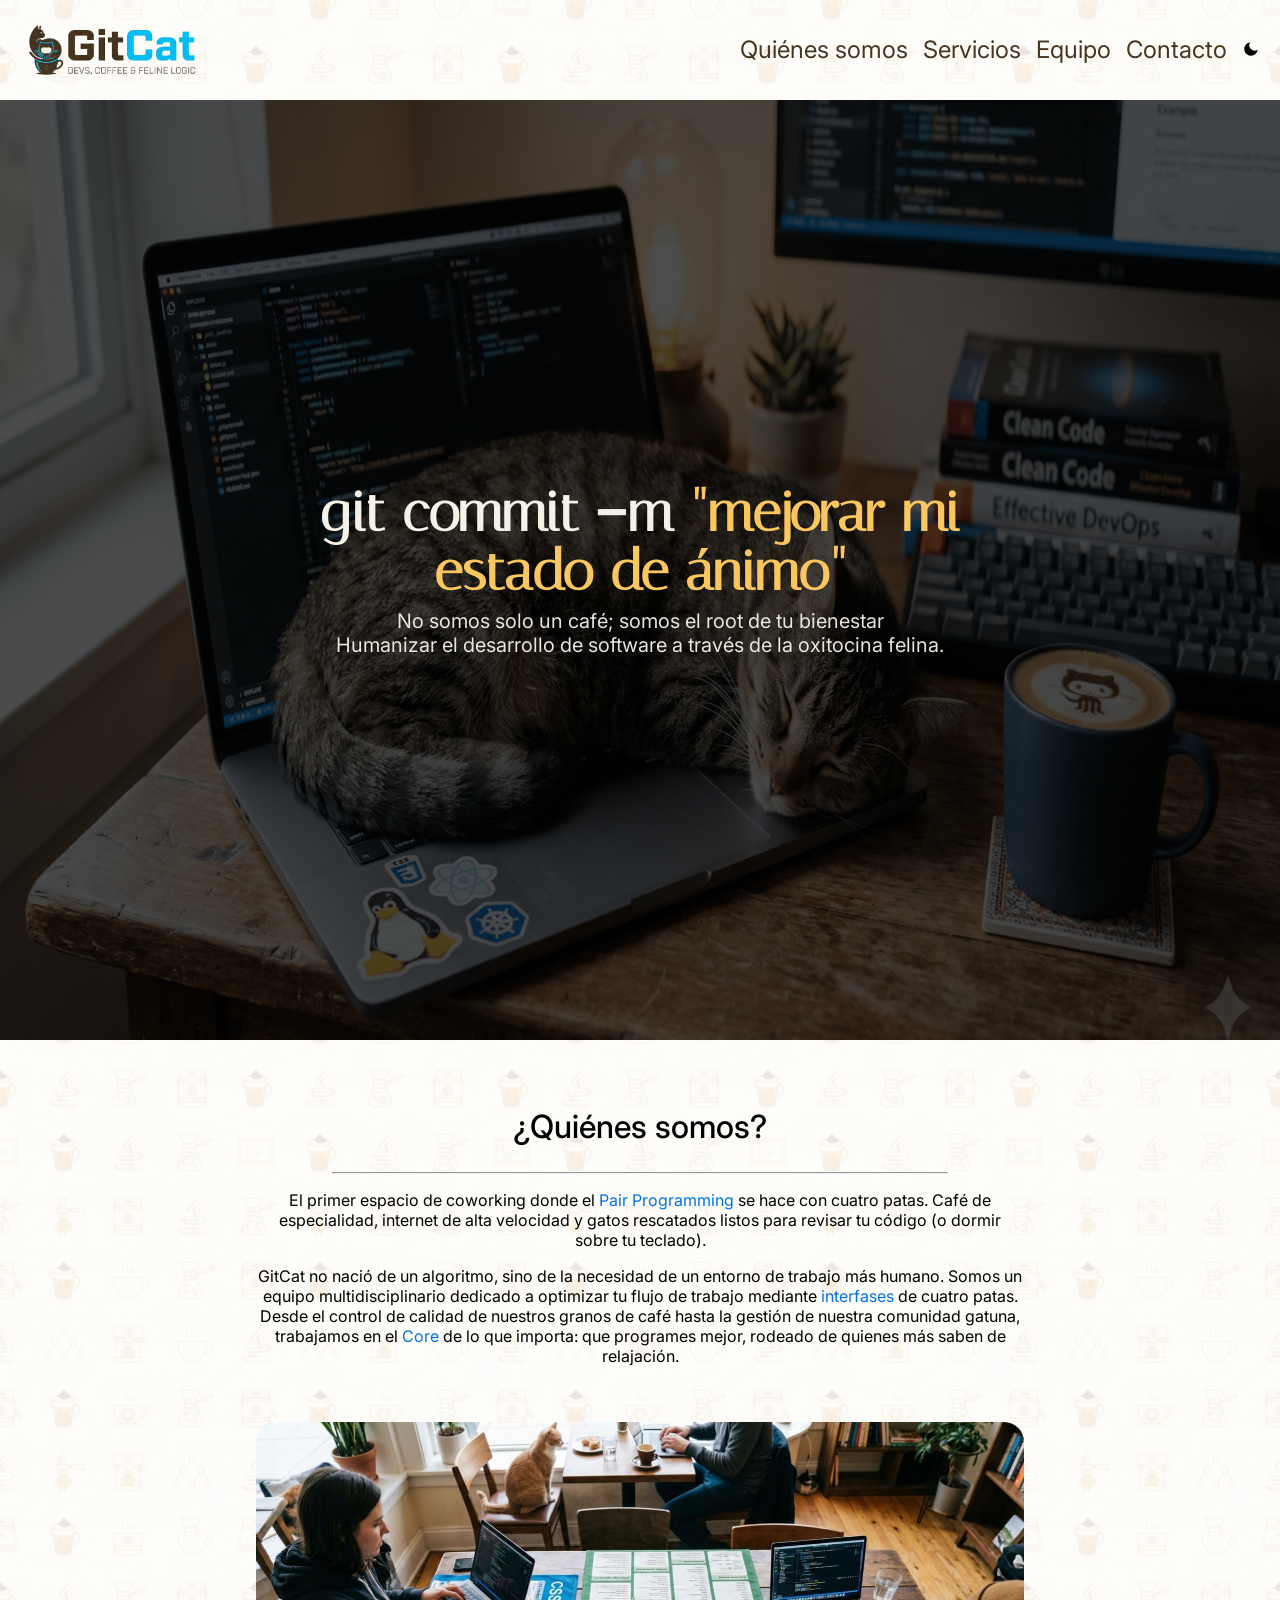
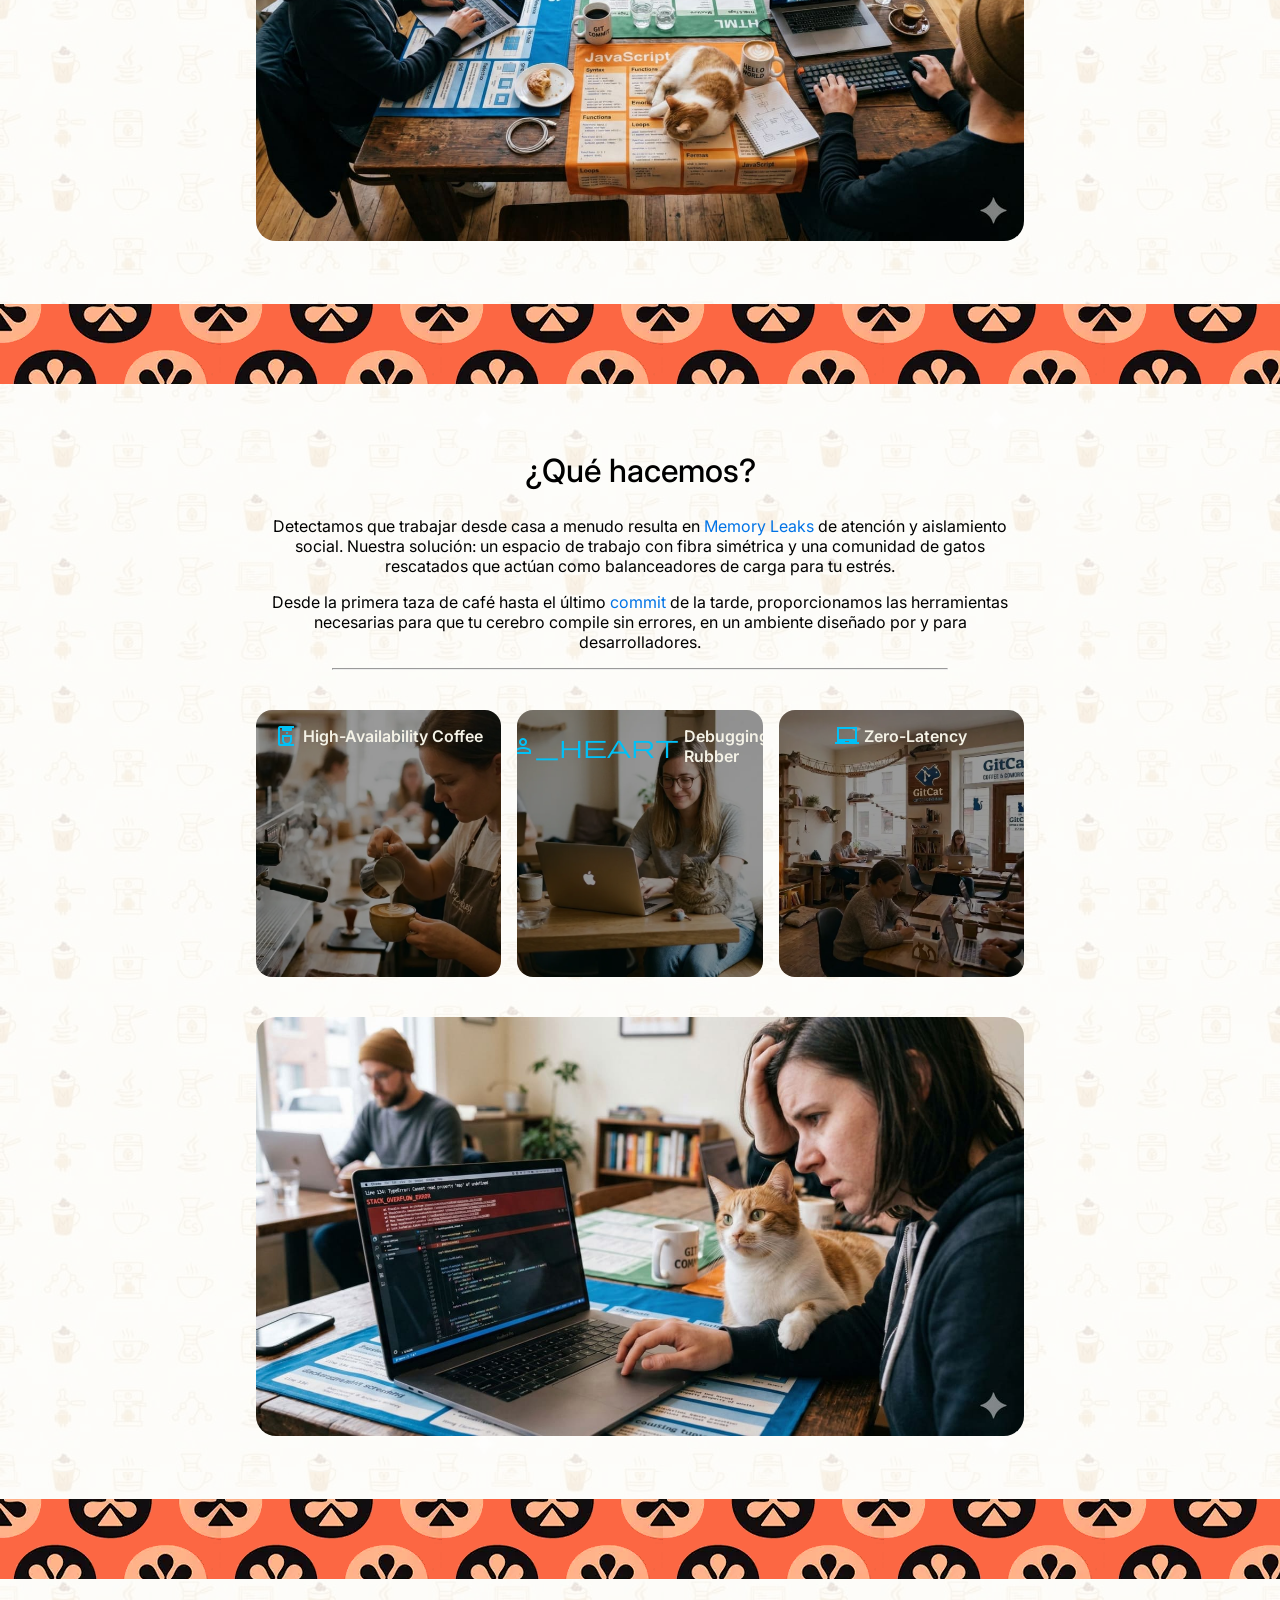
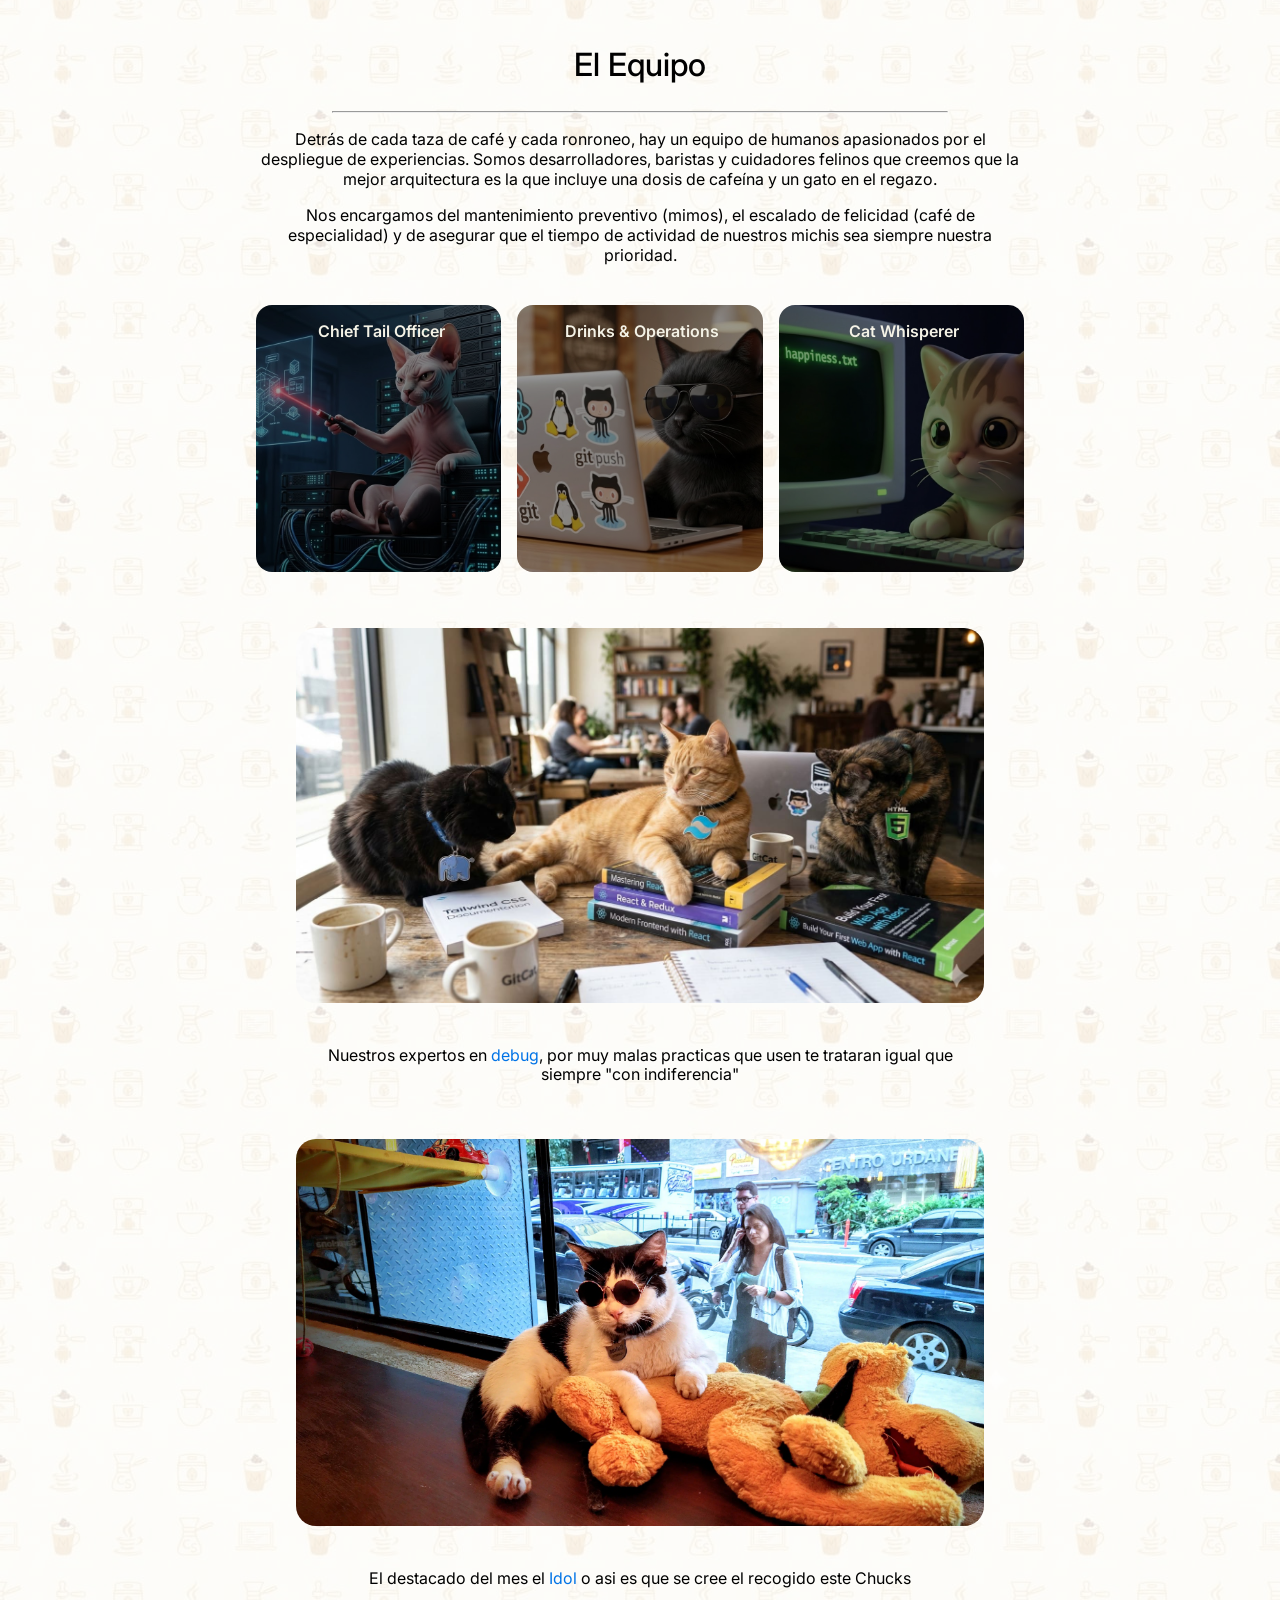
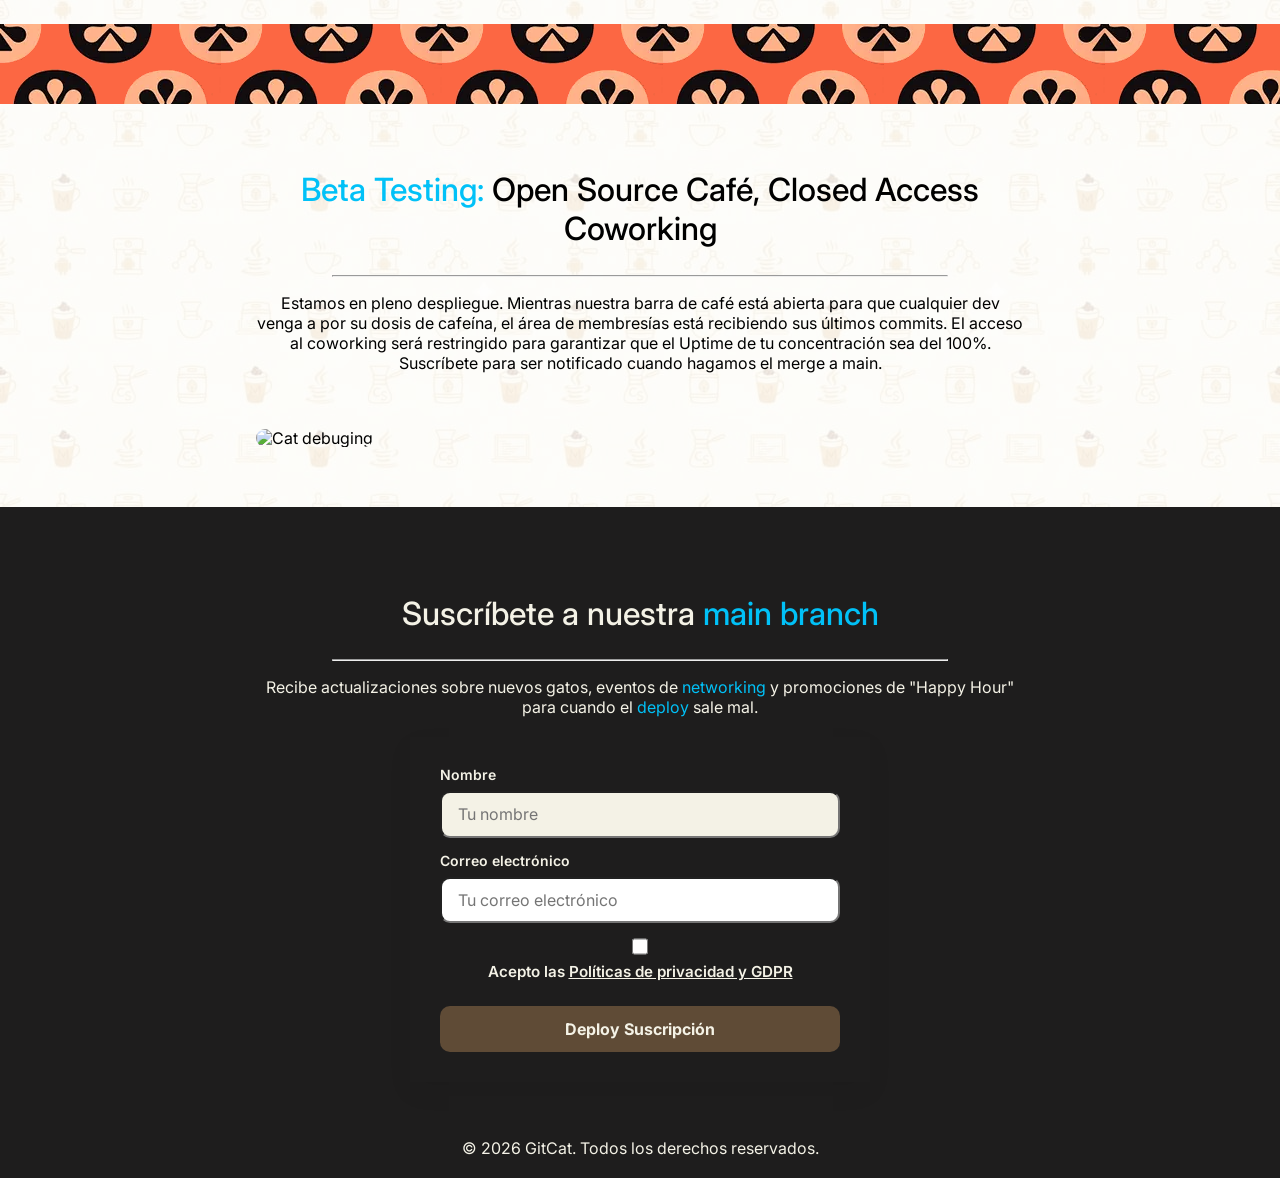
==== commit 62e5d113: "Creacion seccion de el equipo" ====
--- a/index.html
+++ b/index.html
@@ -87,41 +87,43 @@
         <div class="container">
             <section id="servicios">
                 <h2>¿Qué hacemos?</h2>
+                    <p>Detectamos que trabajar desde casa a menudo resulta en <span class="accent-3">Memory Leaks</span> de atención y aislamiento social. Nuestra solución: un espacio de trabajo con fibra simétrica y una comunidad de gatos rescatados que actúan como balanceadores de carga para tu estrés.</p>
+                    <p>Desde la primera taza de café hasta el último <span class="accent-3">commit</span> de la tarde, proporcionamos las herramientas necesarias para que tu cerebro compile sin errores, en un ambiente diseñado por y para desarrolladores.</p>
                 <hr class="laser">
                 <!-- (Servicios/Beneficios) -->
                 <div class="servicios__cards">
-                <div class="servicios__card">
-                    <div class="servicios__card-header">
-                        <span class="material-symbols-outlined accent">coffee_maker</span>
-                        <h3>High-Availability Coffee</h3>
-                    </div>
-                    <div class="servicios__card-body">
-                        <h4>Fuel para tu código.</h4>
-                        <p>
-                            Granos de especialidad con tueste local para que tus neuronas compilen a la primera.
-                        </p>
-                    </div>
-                </div>
-                <div class="servicios__card">
-                    <div class="servicios__card-header">
-                        <span class="material-symbols-outlined accent">person_heart</span>
-                        <h3>Debugging Rubber</h3>
-                    </div>
-                    <div class="servicios__card-body">
-                        <h4>Ducking Felino</h4>
-                        <p>¿Atascado en un bug? Cuéntale tu problema a un gato. Es científicamente más tierno que un pato de goma.</p>
-                    </div>
-                </div>
-                <div class="servicios__card">
-                    <div class="servicios__card-header">
-                        <span class="material-symbols-outlined accent">laptop_chromebook  </span>  
-                        <h3>Zero-Latency</h3>
-                    </div>
-                    <div class="servicios__card-body">
-                        <h4>Workspaces</h4>
-                        <p>Entorno Optimizado. Sillas ergonómicas, fibra simétrica y suficientes enchufes para todos tus periféricos.</p>
-                    </div>
-                </div>
+                    <div class="servicios__card">
+                        <div class="servicios__card-header">
+                            <span class="material-symbols-outlined accent">coffee_maker</span>
+                            <h3>High-Availability Coffee</h3>
+                        </div>
+                        <div class="servicios__card-body">
+                            <h4>Fuel para tu código.</h4>
+                            <p>
+                                Granos de especialidad con tueste local para que tus neuronas compilen a la primera.
+                            </p>
+                        </div>
+                    </div>
+                    <div class="servicios__card">
+                        <div class="servicios__card-header">
+                            <span class="material-symbols-outlined accent">person_heart</span>
+                            <h3>Debugging Rubber</h3>
+                        </div>
+                        <div class="servicios__card-body">
+                            <h4>Ducking Felino</h4>
+                            <p>¿Atascado en un bug? Cuéntale tu problema a un gato. Es científicamente más tierno que un pato de goma.</p>
+                        </div>
+                    </div>
+                    <div class="servicios__card">
+                        <div class="servicios__card-header">
+                            <span class="material-symbols-outlined accent">laptop_chromebook  </span>  
+                            <h3>Zero-Latency</h3>
+                        </div>
+                        <div class="servicios__card-body">
+                            <h4>Workspaces</h4>
+                            <p>Entorno Optimizado. Sillas ergonómicas, fibra simétrica y suficientes enchufes para todos tus periféricos.</p>
+                        </div>
+                    </div>
                 </div>
                 <img src="assets/img/Gemini_Generated_Image_xgtam3xgtam3xgta.jpg" alt="Cat debuging" width="651"
                 height="355">
@@ -129,19 +131,44 @@
         </div>
         <div class="spacer"></div>
 
-        <section id="Beta" class="Beta">
-            <div class="container">
-                <h2><span class="accent">Beta Testing:</span> Open Source Café, Closed Access Coworking</h2>
-                <hr class="laser">
-                <p>Estamos en pleno despliegue. Mientras nuestra barra de café está abierta para que cualquier dev venga a por su dosis de cafeína, el área de membresías está recibiendo sus últimos commits. El acceso al coworking será restringido para garantizar que el Uptime de tu concentración sea del 100%. Suscríbete para ser notificado cuando hagamos el merge a main.</p>
-                <img src="assets/img/opensourcecafe.png" alt="Cat debuging" width="651"
-                height="355">
-            </div>
-        </section>
-        <div class="spacer"></div>
-
         <section id="equipo" class="equipo">
             <div class="container">
+                <h2>El Equipo</h2>
+                <hr class="laser">
+                <p>Detrás de cada taza de café y cada ronroneo, hay un equipo de humanos apasionados por el despliegue de experiencias. Somos desarrolladores, baristas y cuidadores felinos que creemos que la mejor arquitectura es la que incluye una dosis de cafeína y un gato en el regazo. </p>
+                <p>Nos encargamos del mantenimiento preventivo (mimos), el escalado de felicidad (café de especialidad) y de asegurar que el tiempo de actividad de nuestros michis sea siempre nuestra prioridad.</p>
+                <div id="teams__cards" class="servicios__cards">
+                    <div class="servicios__card" id="teams__card_3">
+                        <div class="servicios__card-header">
+                            <h3>Chief Tail Officer</h3>
+                        </div>
+                        <div class="servicios__card-body">
+                            <h4>Pelusa</h4>
+                            <p>Experto en interrupciones de reuniones por Zoom y control de calidad de siestas.</p>
+                            <p><span class="accent">Stack: </span> Naps, Purring & Keyboard Interruption.</p>
+                        </div>
+                    </div>
+                    <div class="servicios__card" id="teams__card_2">
+                        <div class="servicios__card-header">
+                            <h3>Drinks & Operations</h3>
+                        </div>
+                        <div class="servicios__card-body">
+                            <h4>Marc Espresso</h4>
+                            <p>DevOps</p>
+                            <p><span class="accent">Stack: </span>Espresso, Latte Art & Zero-Latency Service.</p>
+                        </div>
+                    </div>
+                    <div class="servicios__card" id="teams__card_1">
+                        <div class="servicios__card-header">
+                            <h3>Cat Whisperer</h3>
+                        </div>
+                        <div class="servicios__card-body">
+                            <h4>Ana Code</h4>
+                            <p>Lead Developer</p>
+                            <p><span class="accent">Stack: </span> React, Python & Cat Treats Expert.</p>
+                        </div>
+                    </div>
+                </div>
                 <!-- EJEMPLO Francisco
                     3. ¿Quién lo hace? (El Equipo)
                     Para esta sección, sugiero usar un formato de 
@@ -177,18 +204,27 @@
 
     Gato Residente: Stack: Naps, Purring & Keyboard Interruption.
                         -->
-                <h2>El Equipo</h2>
-                <hr class="laser">
-                <p>Lorem ipsum dolor sit amet consectetur adipisicing elit. Natus mollitia omnis laborum esse tempore
-                maxime
-                earum libero expedita atque corrupti! Laudantium molestiae dolorem incidunt cumque earum. Reiciendis
-                et
-                est
-                recusandae.</p>
-                <img src="assets/img/Gemini_Generated_Image_ectdazectdazectd.jpg" alt="Collares" width="651" height="355">
-            </div>
-        </section>
-
+                <figure>
+                <img src="assets/img/Gemini_Generated_Image_ectdazectdazectd.jpg" alt="gatos expertos debugs" width="651" height="355">
+                <figcaption>Nuestros expertos en <span class="accent-3">debug</span>, por muy malas practicas que usen te trataran igual que siempre "con indiferencia" </figcaption>
+                </figure>
+                <figure>
+                    <img src="assets/img/IMG-20221104-165410101-HDR-2-scaled.jpg.webp" alt="el pasante" width="651" height="355">
+                    <figcaption>El destacado del mes el <span class="accent-3">Idol</span> o asi es que se cree el recogido este Chucks </figcaption>
+                </figure>
+            </div>
+        </section>
+ <div class="spacer"></div>
+
+        <section id="Beta" class="Beta">
+            <div class="container">
+                <h2><span class="accent">Beta Testing:</span> Open Source Café, Closed Access Coworking</h2>
+                <hr class="laser">
+                <p>Estamos en pleno despliegue. Mientras nuestra barra de café está abierta para que cualquier dev venga a por su dosis de cafeína, el área de membresías está recibiendo sus últimos commits. El acceso al coworking será restringido para garantizar que el Uptime de tu concentración sea del 100%. Suscríbete para ser notificado cuando hagamos el merge a main.</p>
+                <img src="assets/img/opensourcecafe.png" alt="Cat debuging" width="651"
+                height="355">
+            </div>
+        </section>
     </main>
     <footer id="contacto">
         <div class="container">
--- a/assets/css/styles.css
+++ b/assets/css/styles.css
@@ -158,7 +158,7 @@
         input[type="text"]{
             background-color: var(--color-blanco);    
         }
-        
+
         .form-group.form-checkbox input[type="checkbox"]{
             width: 1.05rem;
             height: 1.05rem;
@@ -261,11 +261,6 @@
         padding-top: 40px;
     }
 
-    .nosotros{ 
-        
-    }
-
-
     .container{
         padding: 20px 20px;
         max-width: 768px;
@@ -300,75 +295,7 @@
         height: 1.05rem;
     }
 
-@media (min-width: 800px) {
-    /* menu superior */
-    .menu{
-        display:inline
-    }
-
-    #openMenu{
-        display: none;
-    }
-
-    .menu ul{
-        flex-direction: row;
-        display: flex;
-        list-style: none;
-        text-decoration: none;
-        font-size: 1.5rem;
-        gap:15px;
-
-    }
-    .menu li a:hover{
-        text-decoration:underline;
-    }
-    .menu li a{
-        text-decoration: none;
-    }
-
-}
-
-@media (min-width: 320px) {
-    /* footer */
-    footer .form-container {
-        max-width: 400px;
-        margin: 20px auto;
-        padding: 30px;
-        box-shadow: 0 10px 25px rgba(0,0,0,0.05);
-    }
-
-    footer .form-group {
-        display: flex;
-        flex-direction: column;
-        margin-bottom: 15px;
-    }
-
-    .form-group label {
-        font-size: 14px;
-        font-weight: 600;
-        margin-bottom: 8px;
-    }
-
-    form input {
-        padding: 12px 16px;
-        border-radius: 10px;
-        outline: none;
-        transition: all 0.3s ease;
-    }
-
-    form .submit-btn {
-        width: 100%;
-        padding: 14px;
-        background-color: var(--color-marron-claro);
-        color: var(--color-blanco);
-        border: none;
-        border-radius: 10px;
-        font-weight: bold;
-        cursor: pointer;
-        margin-top: 10px;
-    }
-    
-}
+
 
 /* Botón "Ir al top" */
 #btn-top{
@@ -412,27 +339,29 @@
 }
 
 /* aplicar estilo laser cuando esté activado el modo oscuro via .dark-mode */
-    .dark-mode hr.laser {
-        border: none;
-        height: 2px;
-        background: #111;
-        position: relative;
-        overflow: hidden;
-        border-radius: 5px;
-    }
-
-    .dark-mode hr.laser::after {
-        content: '';
-        position: absolute;
-        top: 0;
-        left: -150px;
-        width: 150px;
-        height: 100%;
-        background: linear-gradient(90deg, transparent, rgba(255,0,0,0.2), #ff0000, rgba(255,0,0,0.2), transparent);
-        animation: barrido-laser 3s linear infinite;
-        box-shadow: 0 0 10px #ff0000;
-    }
-
+.dark-mode hr.laser {
+    border: none;
+    height: 2px;
+    background: #000;
+    position: relative;
+    overflow: hidden;
+    border-radius: 5px;
+}
+
+.dark-mode hr.laser::after {
+    content: '';
+    position: absolute;
+    top: 0;
+    left: -150px;
+    width: 150px;
+    height: 100%;
+    background: linear-gradient(90deg, transparent, rgba(255,0,0,0.1), #ff0000, rgba(255,0,0,0.2), transparent);
+    animation: barrido-laser 3s linear infinite;
+    box-shadow: 0 0 5px #ff0000;
+}
+figcaption{
+    text-align: center;
+}
 @media (prefers-color-scheme: dark) {
     .theme-toggle{
         display: none;
@@ -487,4 +416,74 @@
         /* Añadimos un brillo extra (glow) */
         box-shadow: 0 0 10px #ff0000;
     }
+}
+
+@media (min-width: 800px) {
+    /* menu superior */
+    .menu{
+        display:inline
+    }
+
+    #openMenu{
+        display: none;
+    }
+
+    .menu ul{
+        flex-direction: row;
+        display: flex;
+        list-style: none;
+        text-decoration: none;
+        font-size: 1.5rem;
+        gap:15px;
+
+    }
+    .menu li a:hover{
+        text-decoration:underline;
+    }
+    .menu li a{
+        text-decoration: none;
+    }
+
+}
+
+@media (min-width: 320px) {
+    /* footer */
+    footer .form-container {
+        max-width: 400px;
+        margin: 20px auto;
+        padding: 30px;
+        box-shadow: 0 10px 25px rgba(0,0,0,0.05);
+    }
+
+    footer .form-group {
+        display: flex;
+        flex-direction: column;
+        margin-bottom: 15px;
+    }
+
+    .form-group label {
+        font-size: 14px;
+        font-weight: 600;
+        margin-bottom: 8px;
+    }
+
+    form input {
+        padding: 12px 16px;
+        border-radius: 10px;
+        outline: none;
+        transition: all 0.3s ease;
+    }
+
+    form .submit-btn {
+        width: 100%;
+        padding: 14px;
+        background-color: var(--color-marron-claro);
+        color: var(--color-blanco);
+        border: none;
+        border-radius: 10px;
+        font-weight: bold;
+        cursor: pointer;
+        margin-top: 10px;
+    }
+    
 }
--- a/assets/css/servicios.css
+++ b/assets/css/servicios.css
@@ -71,3 +71,13 @@
       background-image: url(../img/Gemini_laptops-sizeup.webp);
    }
 }
+
+#teams__card_1{
+   background-image: url(../img/3.jpg);
+}
+#teams__card_2{
+   background-image: url(../img/2.jpg);
+}
+#teams__card_3{
+   background-image: url(../img/1.jpg);
+}
--- a/assets/css/servicios.css
+++ b/assets/css/servicios.css
@@ -71,3 +71,13 @@
       background-image: url(../img/Gemini_laptops-sizeup.webp);
    }
 }
+
+#teams__card_1{
+   background-image: url(../img/3.jpg);
+}
+#teams__card_2{
+   background-image: url(../img/2.jpg);
+}
+#teams__card_3{
+   background-image: url(../img/1.jpg);
+}
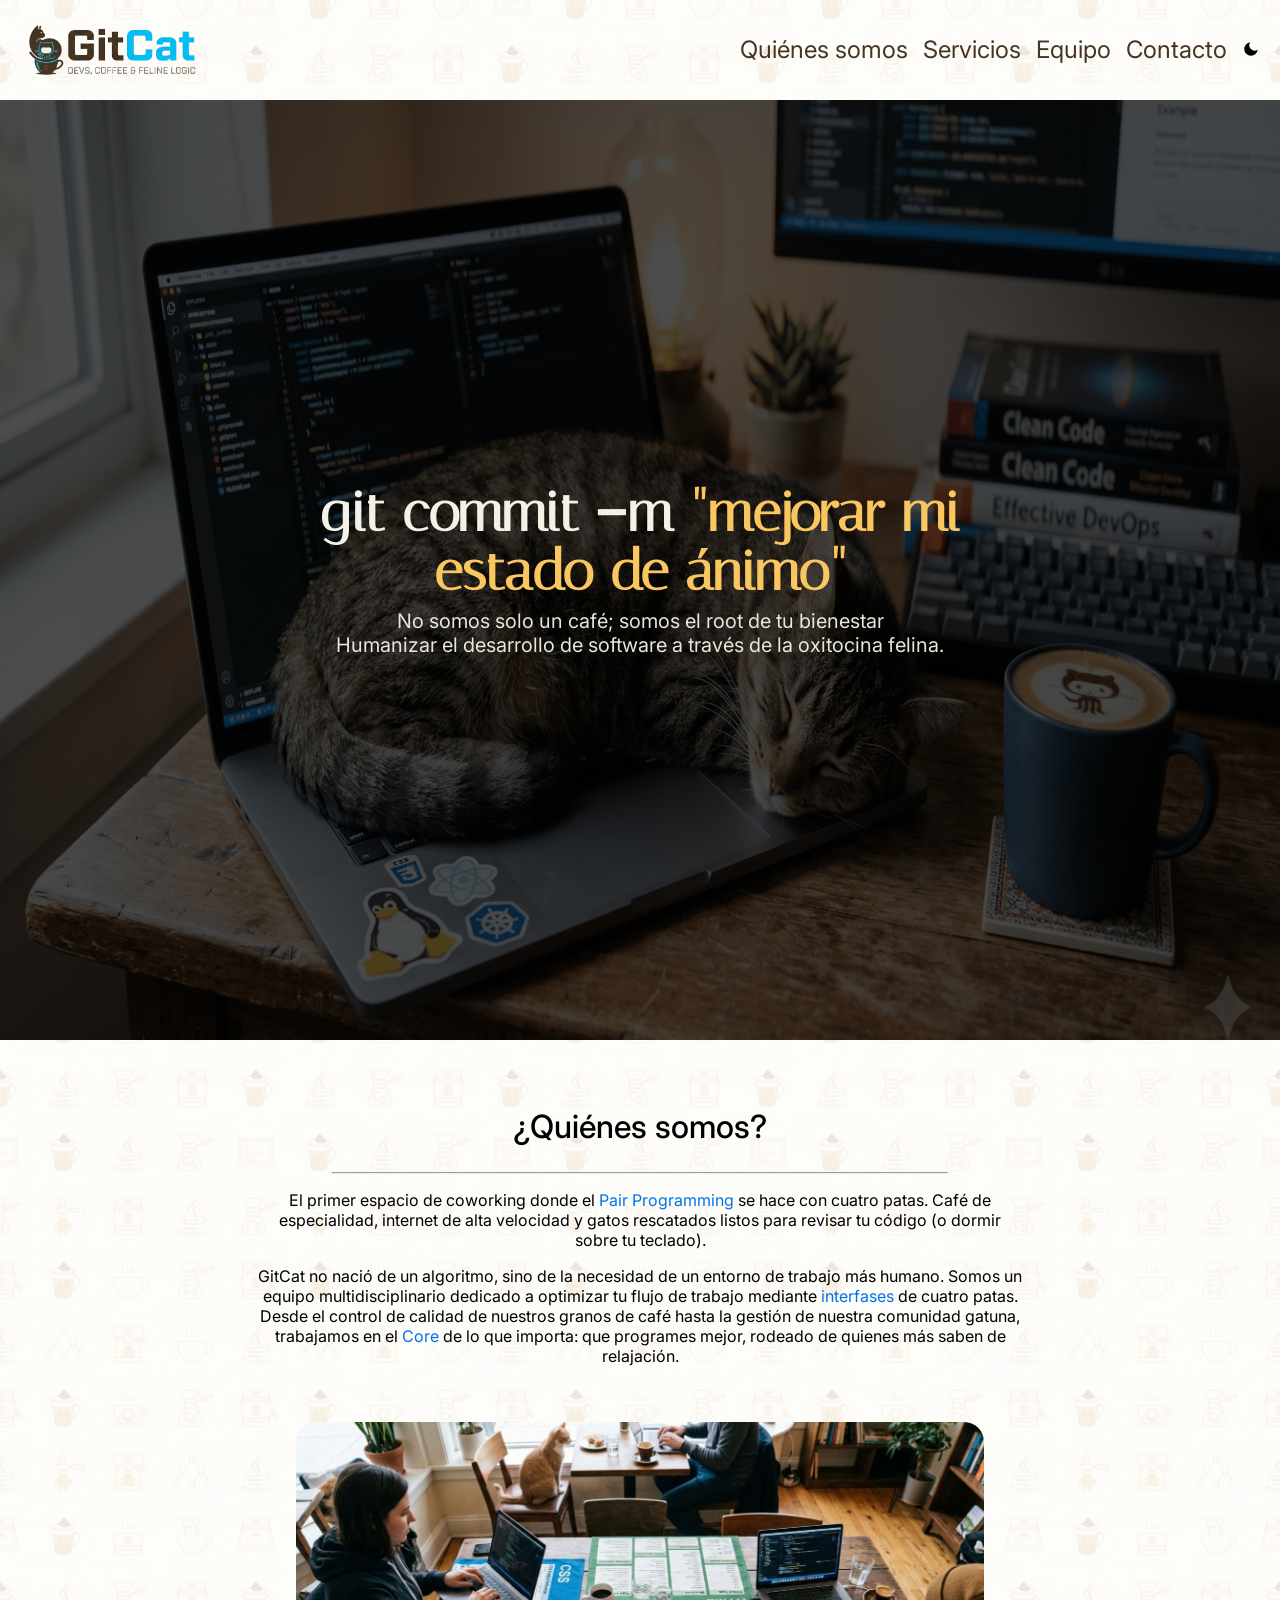
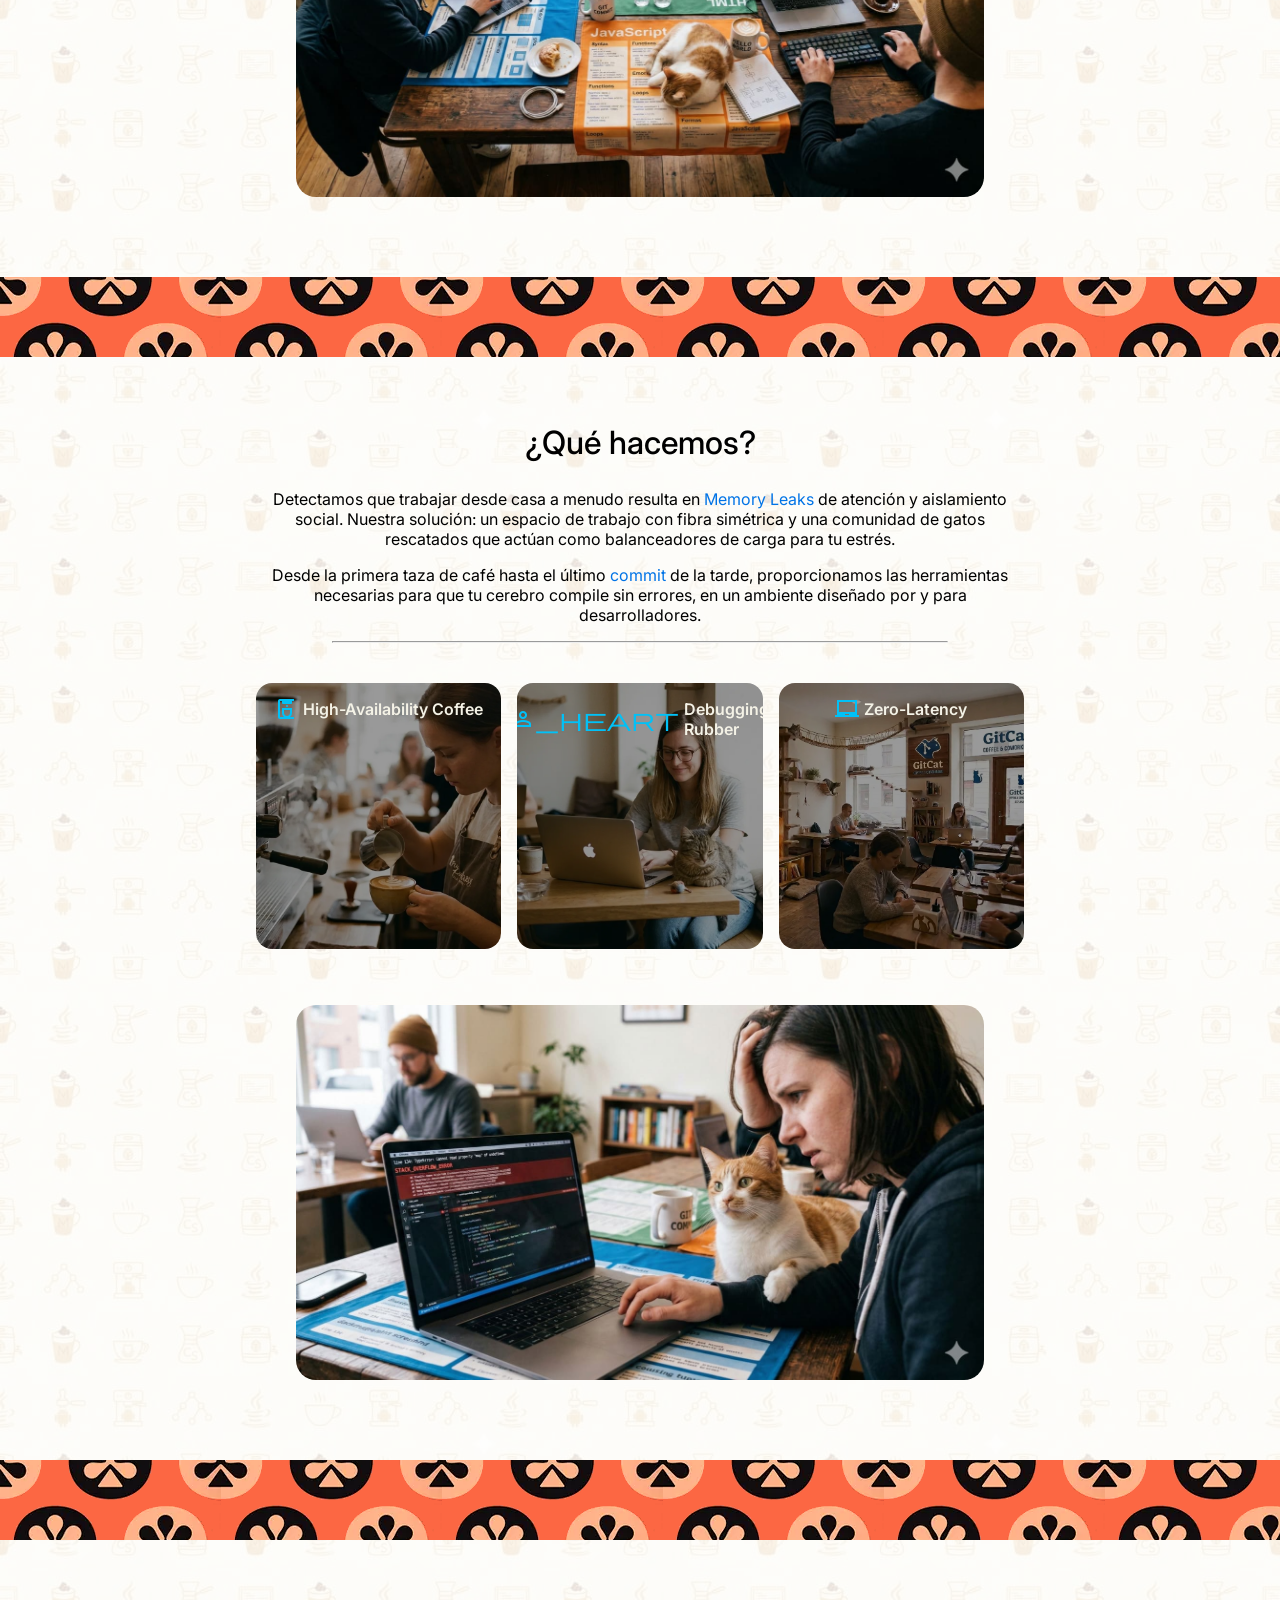
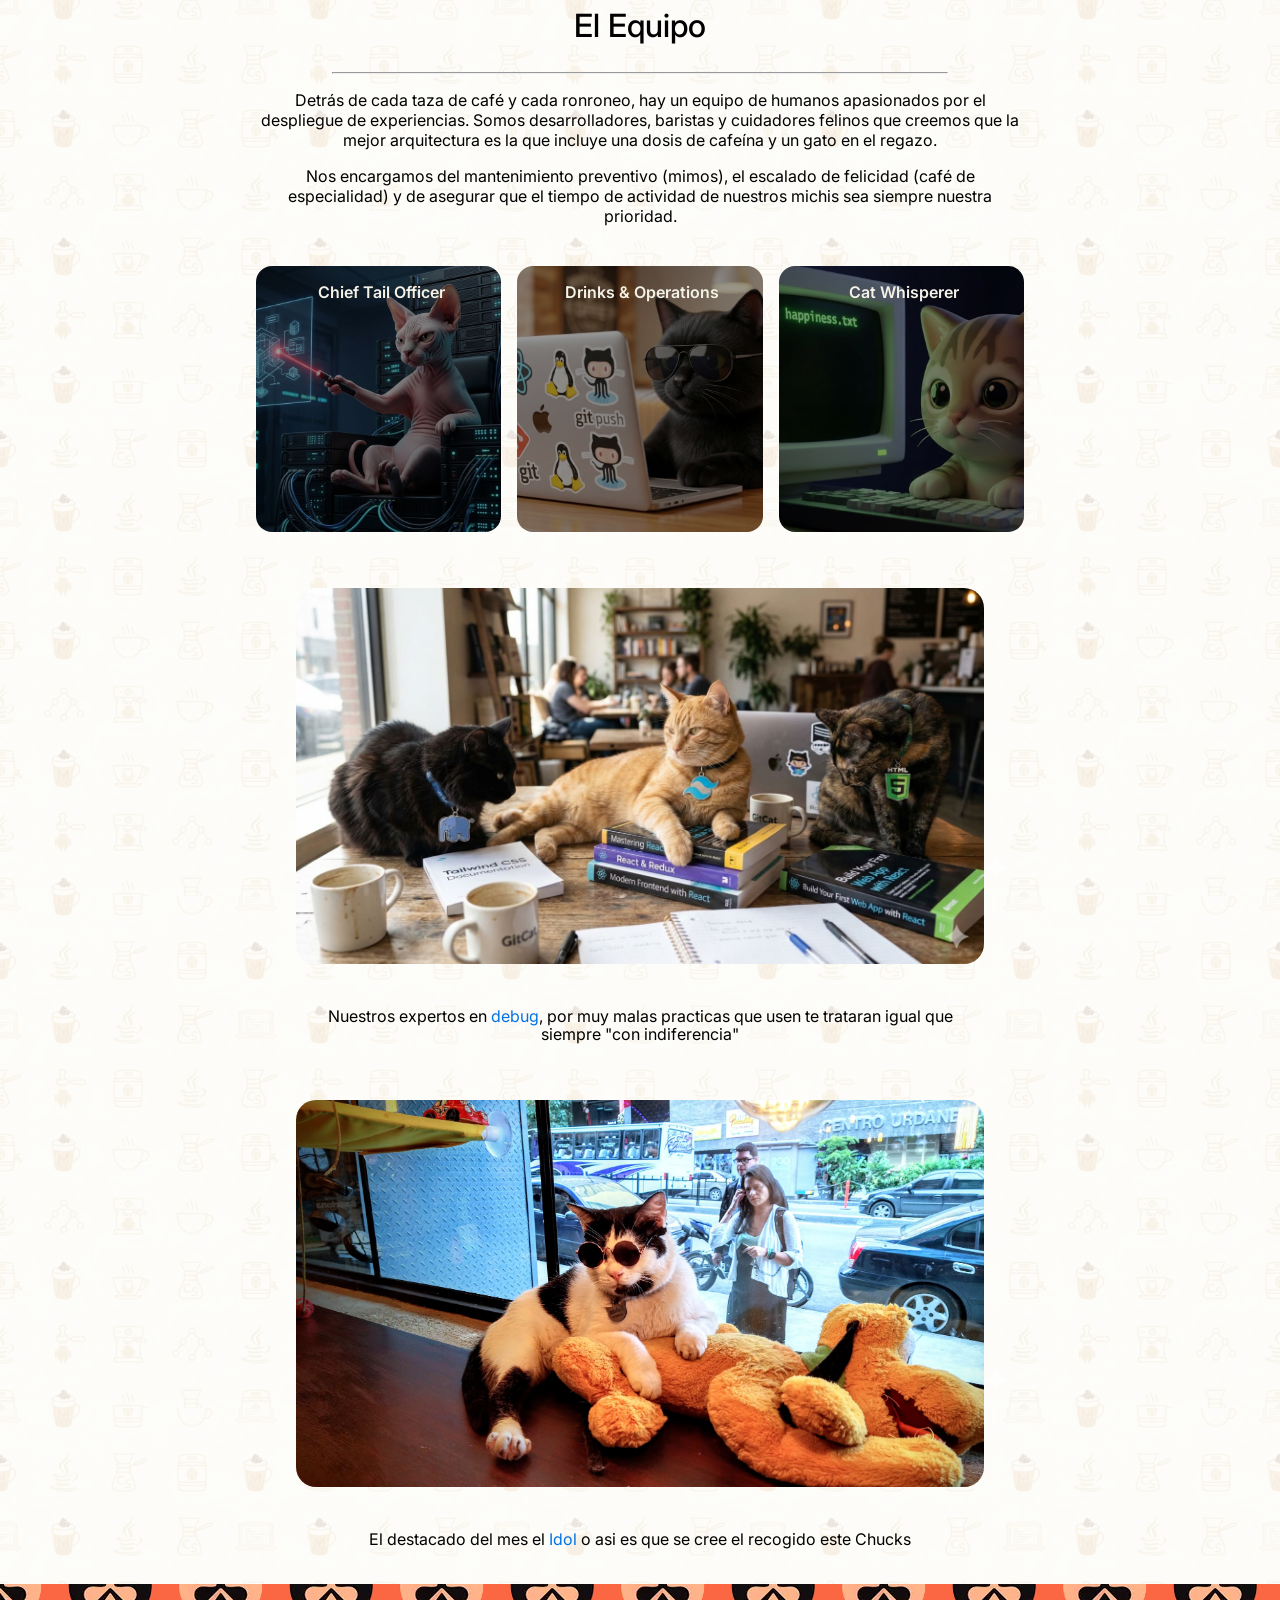
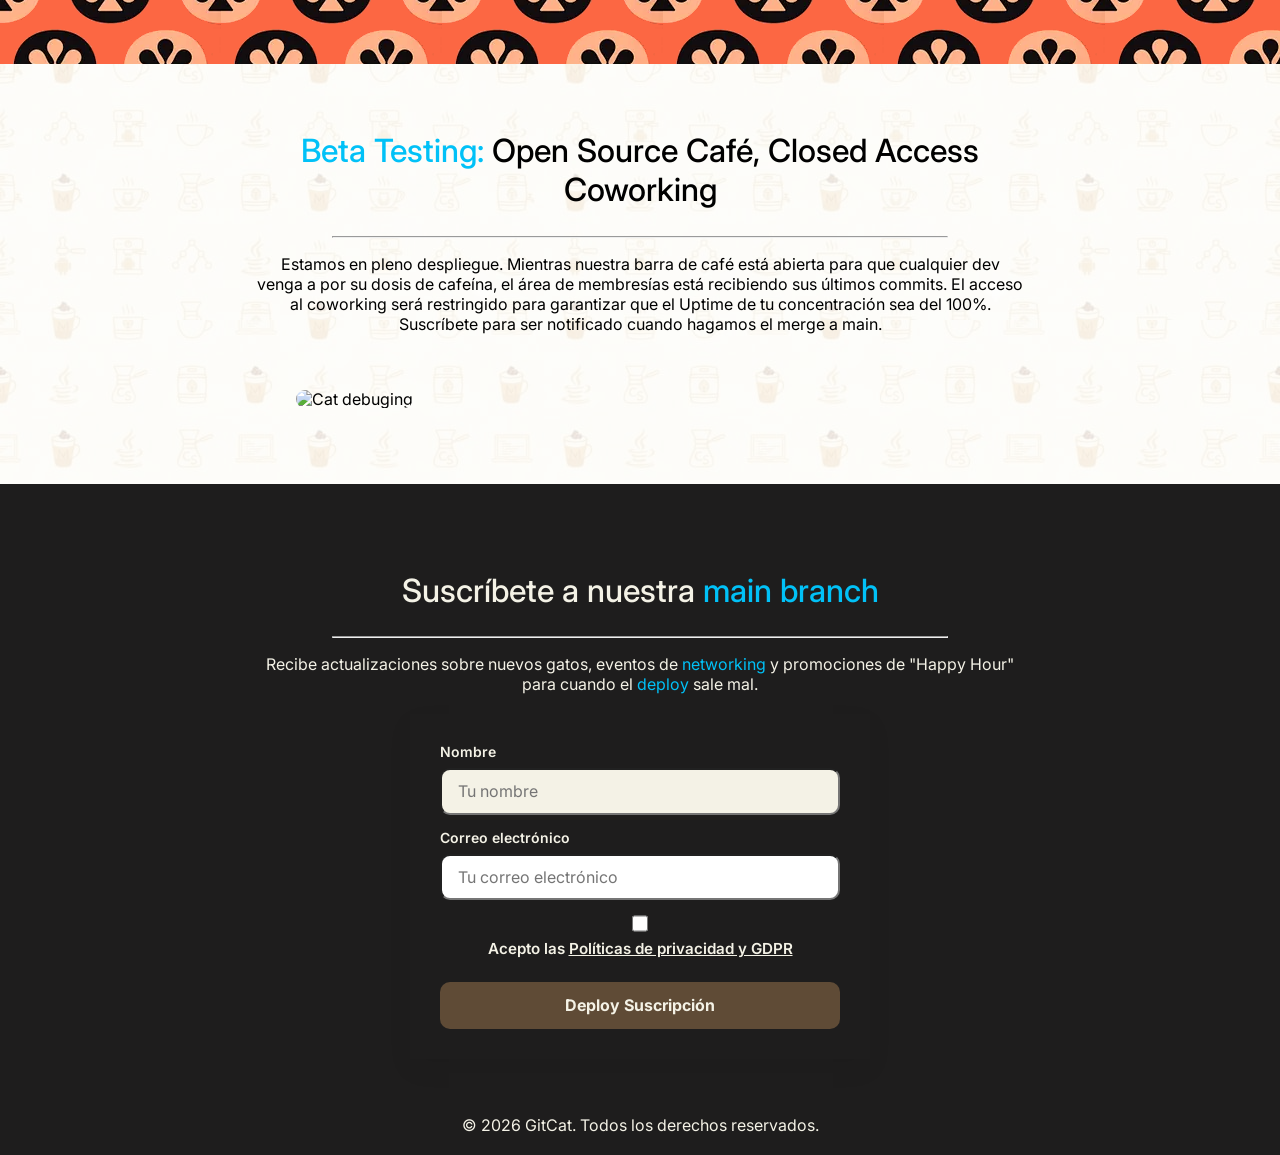
==== commit e06c3491: "ajustes revision semantica y ogtags" ====
--- a/index.html
+++ b/index.html
@@ -10,9 +10,13 @@
     <link rel="stylesheet" href="assets/css/servicios.css">
     <link rel="stylesheet" href="assets/css/animations.css">
     <link rel="stylesheet" media="screen and (max-width: 768px)" href="assets/css/sidebar.css">
-    <link rel="stylesheet" href="./assets/css/servicios.css">
     <link rel="preconnect" href="https://fonts.googleapis.com">
     <link rel="preconnect" href="https://fonts.gstatic.com" crossorigin>
+    <meta name="description" content="GitCat: coworking con café de especialidad y gatos rescatados para desarrolladores.">
+    <meta property="og:title" content="GitCat — Café & Coworking para devs">
+    <meta property="og:description" content="GitCat: coworking con café de especialidad y gatos rescatados para desarrolladores.">
+    <meta property="og:image" content="assets/img/2.jpg">
+
     <link
         href="https://fonts.googleapis.com/css2?family=Inter:ital,opsz,wght@0,14..32,100..900;1,14..32,100..900&family=Italiana&family=Space+Grotesk:wght@300..700&display=swap"
         rel="stylesheet">
@@ -32,7 +36,7 @@
                 <li><a href="#equipo">Equipo</a></li>
                 <li><a href="#contacto">Contacto</a></li>
                 <li>
-                    <a id="theme-toggle" class="theme-toggle" href="#" aria-label="Toggle theme">
+                    <a id="theme-toggle" class="theme-toggle" href="#" aria-label="Cambiar tema">
                         <span class="theme-icon">
                             <!-- Sun (light) -->
                             <svg class="icon icon-moon" width="18" height="18" viewBox="0 0 24 24" fill="none" xmlns="http://www.w3.org/2000/svg" aria-hidden="true">
@@ -78,14 +82,16 @@
                 de cuatro patas. Desde el control de calidad de nuestros granos de café hasta la gestión de nuestra
                 comunidad gatuna, trabajamos en el <span class="accent-3">Core</span> de lo que importa: que programes
                 mejor, rodeado de quienes más saben de relajación.</p>
-                <img src="assets/img/Gemini_Generated_Image_wv9p48wv9p48wv9p.jpg" alt="cafe con gatos" width="651"
+                <figure>
+                    <img src="assets/img/Gemini_Generated_Image_wv9p48wv9p48wv9p.jpg" alt="cafe con gatos" width="651"
                 height="355">
+                </figure>
             </div>
         </section>
         <div class="spacer"></div>
         <!-- <section id="servicios" class="servicios"> -->
-        <div class="container">
-            <section id="servicios">
+        <section id="servicios" class="servicios">
+    <div class="container">
                 <h2>¿Qué hacemos?</h2>
                     <p>Detectamos que trabajar desde casa a menudo resulta en <span class="accent-3">Memory Leaks</span> de atención y aislamiento social. Nuestra solución: un espacio de trabajo con fibra simétrica y una comunidad de gatos rescatados que actúan como balanceadores de carga para tu estrés.</p>
                     <p>Desde la primera taza de café hasta el último <span class="accent-3">commit</span> de la tarde, proporcionamos las herramientas necesarias para que tu cerebro compile sin errores, en un ambiente diseñado por y para desarrolladores.</p>
@@ -125,10 +131,10 @@
                         </div>
                     </div>
                 </div>
-                <img src="assets/img/Gemini_Generated_Image_xgtam3xgtam3xgta.jpg" alt="Cat debuging" width="651"
-                height="355">
-            </section>
-        </div>
+                <figure><img src="assets/img/Gemini_Generated_Image_xgtam3xgtam3xgta.jpg" alt="Cat debuging" width="651"
+                height="355"></figure>
+            </div>
+        </section>
         <div class="spacer"></div>
 
         <section id="equipo" class="equipo">
@@ -214,15 +220,15 @@
                 </figure>
             </div>
         </section>
- <div class="spacer"></div>
+        <div class="spacer"></div>
 
         <section id="Beta" class="Beta">
             <div class="container">
                 <h2><span class="accent">Beta Testing:</span> Open Source Café, Closed Access Coworking</h2>
                 <hr class="laser">
                 <p>Estamos en pleno despliegue. Mientras nuestra barra de café está abierta para que cualquier dev venga a por su dosis de cafeína, el área de membresías está recibiendo sus últimos commits. El acceso al coworking será restringido para garantizar que el Uptime de tu concentración sea del 100%. Suscríbete para ser notificado cuando hagamos el merge a main.</p>
-                <img src="assets/img/opensourcecafe.png" alt="Cat debuging" width="651"
-                height="355">
+                <figure><img src="assets/img/opensourcecafe.png" alt="Cat debuging" width="651"
+                height="355"></figure>
             </div>
         </section>
     </main>
@@ -232,7 +238,7 @@
             <hr  class="laser">
             <p>Recibe actualizaciones sobre nuevos gatos, eventos de <span class="accent">networking</span> y promociones
                 de "Happy Hour" para cuando el <span class="accent">deploy</span> sale mal.</p>
-            <form id="contactenos" class="form-container">
+            <form  action="#" id="contactenos" class="form-container">
                 <div class="form-group">
                 <label for="name">Nombre</label>
                 <input type="text" id="name" name="name" placeholder="Tu nombre" required>
@@ -254,9 +260,8 @@
     </footer>
     <nav id="sidebar" class="sidebar">
         <button id="closeMenu" class="btn-close">×</button>
-
         <ul class="menu-links-sidebar">
-            <li><img src="assets/img/logo.png" width="100" alt="logo Git Cat"> </li>
+            <li><a href="#inicio"><img src="assets/img/logo.png" width="100" alt="logo Git Cat"></a></li>
             <li><a href="#nosotros">Quiénes somos</a></li>
             <li><a href="#servicios">Servicios</a></li>
             <li><a href="#equipo">Equipo</a></li>
@@ -264,9 +269,7 @@
             <li>
                 <hr class="laser">
             </li>
-            <li>
-                <p>El primer espacio de coworking donde el Pair Programming se hace con cuatro patas.</p>
-            </li>
+            <li><p id="beta">El primer espacio de coworking donde el Pair Programming se hace con cuatro patas.</p></li>
         </ul>
     </nav>
     <div id="overlay" class="overlay"></div>
--- a/assets/css/styles.css
+++ b/assets/css/styles.css
@@ -23,7 +23,7 @@
         --menu-a-hover-color: var(--color-marron-claro);
         --theme-toggle:Light;
     }
-
+#beta{ color:black}
     .dark-mode{
         /*
         * Dark
--- a/assets/css/servicios.css
+++ b/assets/css/servicios.css
@@ -71,7 +71,9 @@
       background-image: url(../img/Gemini_laptops-sizeup.webp);
    }
 }
-
+.sidebar p{
+   color: unset;
+}
 #teams__card_1{
    background-image: url(../img/3.jpg);
 }
--- a/assets/css/sidebar.css
+++ b/assets/css/sidebar.css
@@ -38,8 +38,6 @@
     display: block;
 }
 
-
-
 /* Botones y links (estética básica) */
 .menu-links-sidebar { list-style: none; padding: 0; margin-top: 50px; }
 .menu-links-sidebar li { padding: 15px 0; text-align: center; }
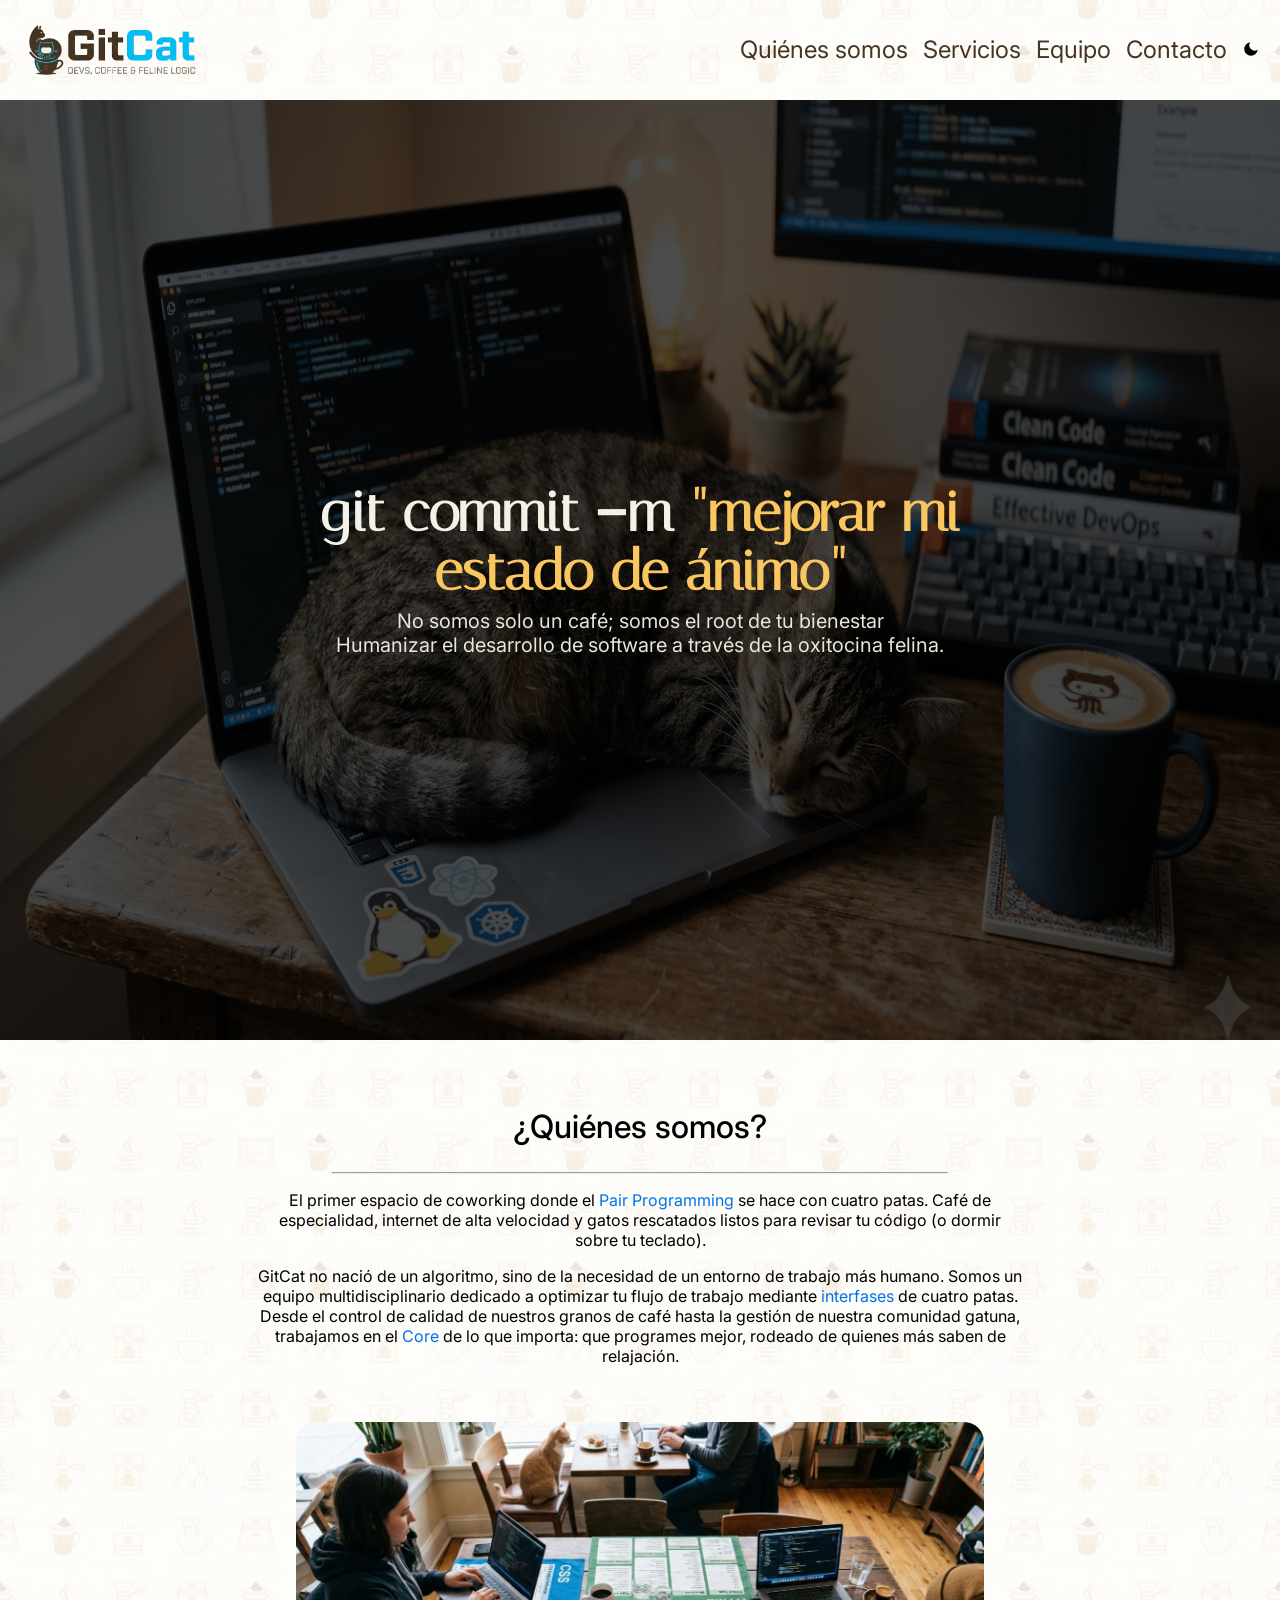
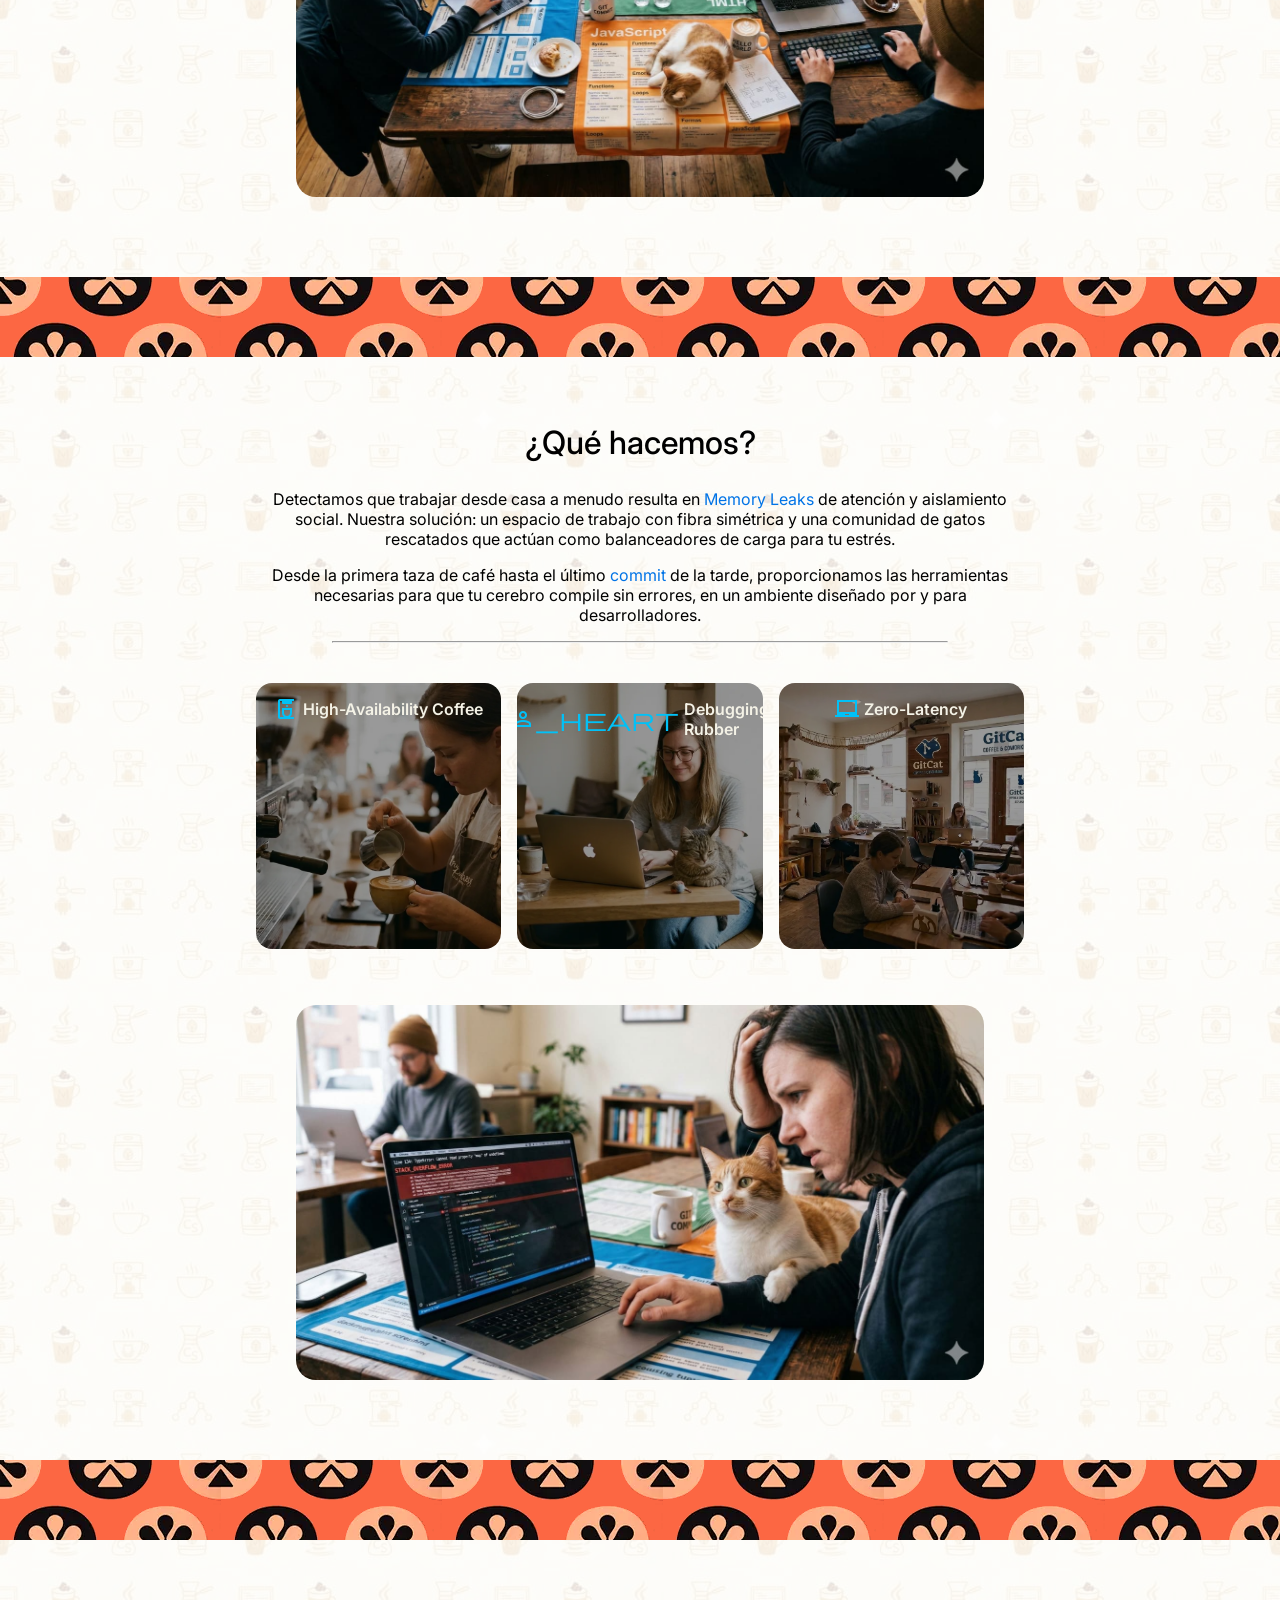
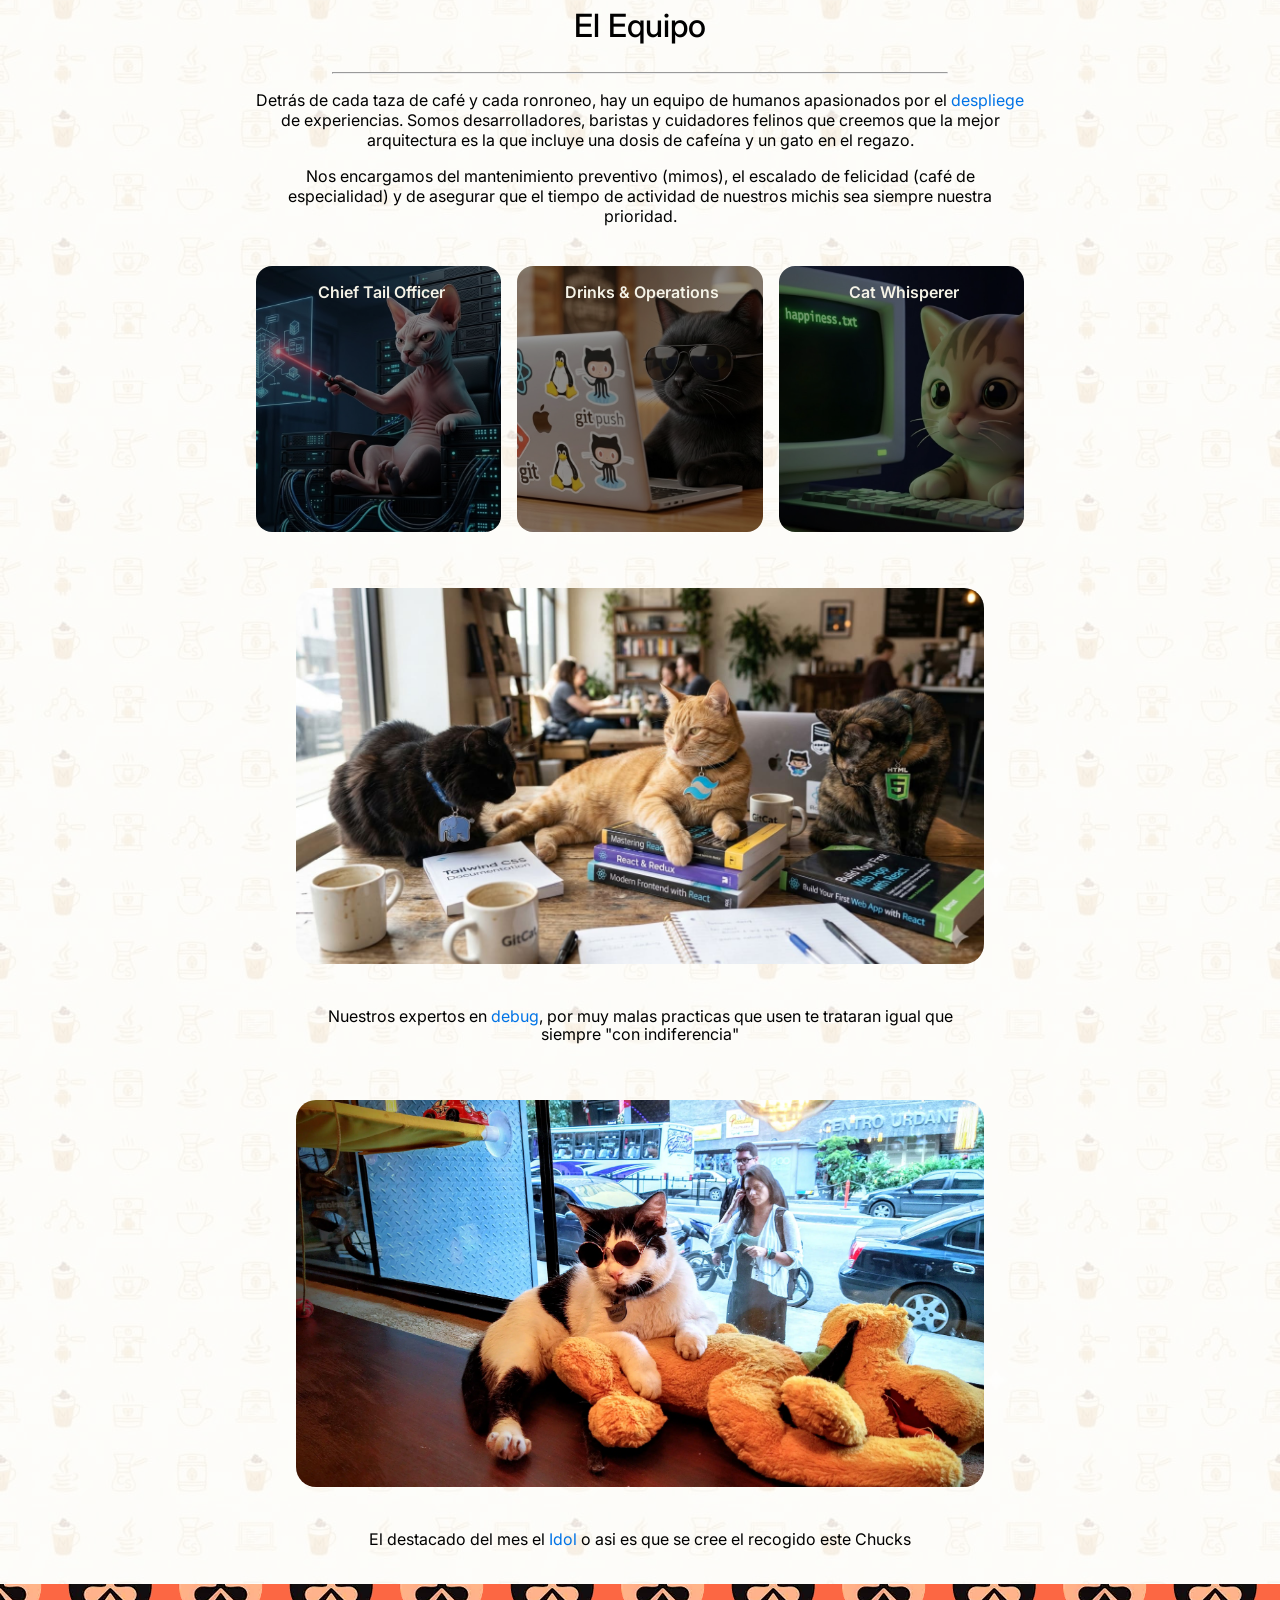
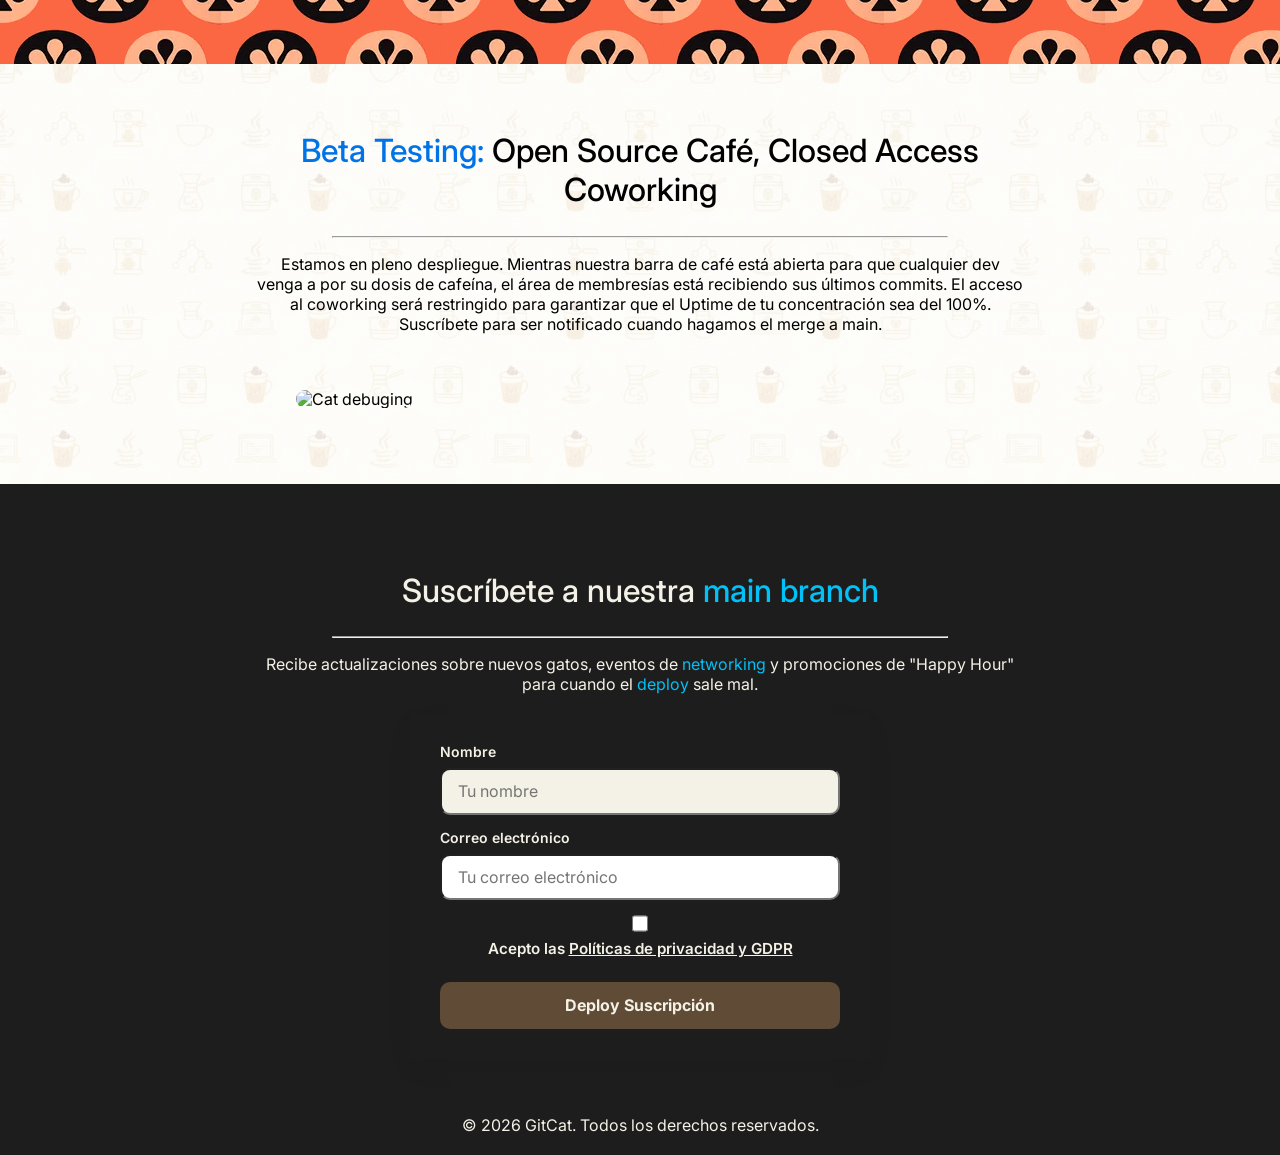
==== commit 2136c546: "ajuste de readme" ====
--- a/index.html
+++ b/index.html
@@ -141,7 +141,7 @@
             <div class="container">
                 <h2>El Equipo</h2>
                 <hr class="laser">
-                <p>Detrás de cada taza de café y cada ronroneo, hay un equipo de humanos apasionados por el despliegue de experiencias. Somos desarrolladores, baristas y cuidadores felinos que creemos que la mejor arquitectura es la que incluye una dosis de cafeína y un gato en el regazo. </p>
+                <p>Detrás de cada taza de café y cada ronroneo, hay un equipo de humanos apasionados por el <span class="accent-3">despliege</span> de experiencias. Somos desarrolladores, baristas y cuidadores felinos que creemos que la mejor arquitectura es la que incluye una dosis de cafeína y un gato en el regazo. </p>
                 <p>Nos encargamos del mantenimiento preventivo (mimos), el escalado de felicidad (café de especialidad) y de asegurar que el tiempo de actividad de nuestros michis sea siempre nuestra prioridad.</p>
                 <div id="teams__cards" class="servicios__cards">
                     <div class="servicios__card" id="teams__card_3">
@@ -224,7 +224,7 @@
 
         <section id="Beta" class="Beta">
             <div class="container">
-                <h2><span class="accent">Beta Testing:</span> Open Source Café, Closed Access Coworking</h2>
+                <h2><span class="accent-3">Beta Testing:</span> Open Source Café, Closed Access Coworking</h2>
                 <hr class="laser">
                 <p>Estamos en pleno despliegue. Mientras nuestra barra de café está abierta para que cualquier dev venga a por su dosis de cafeína, el área de membresías está recibiendo sus últimos commits. El acceso al coworking será restringido para garantizar que el Uptime de tu concentración sea del 100%. Suscríbete para ser notificado cuando hagamos el merge a main.</p>
                 <figure><img src="assets/img/opensourcecafe.png" alt="Cat debuging" width="651"
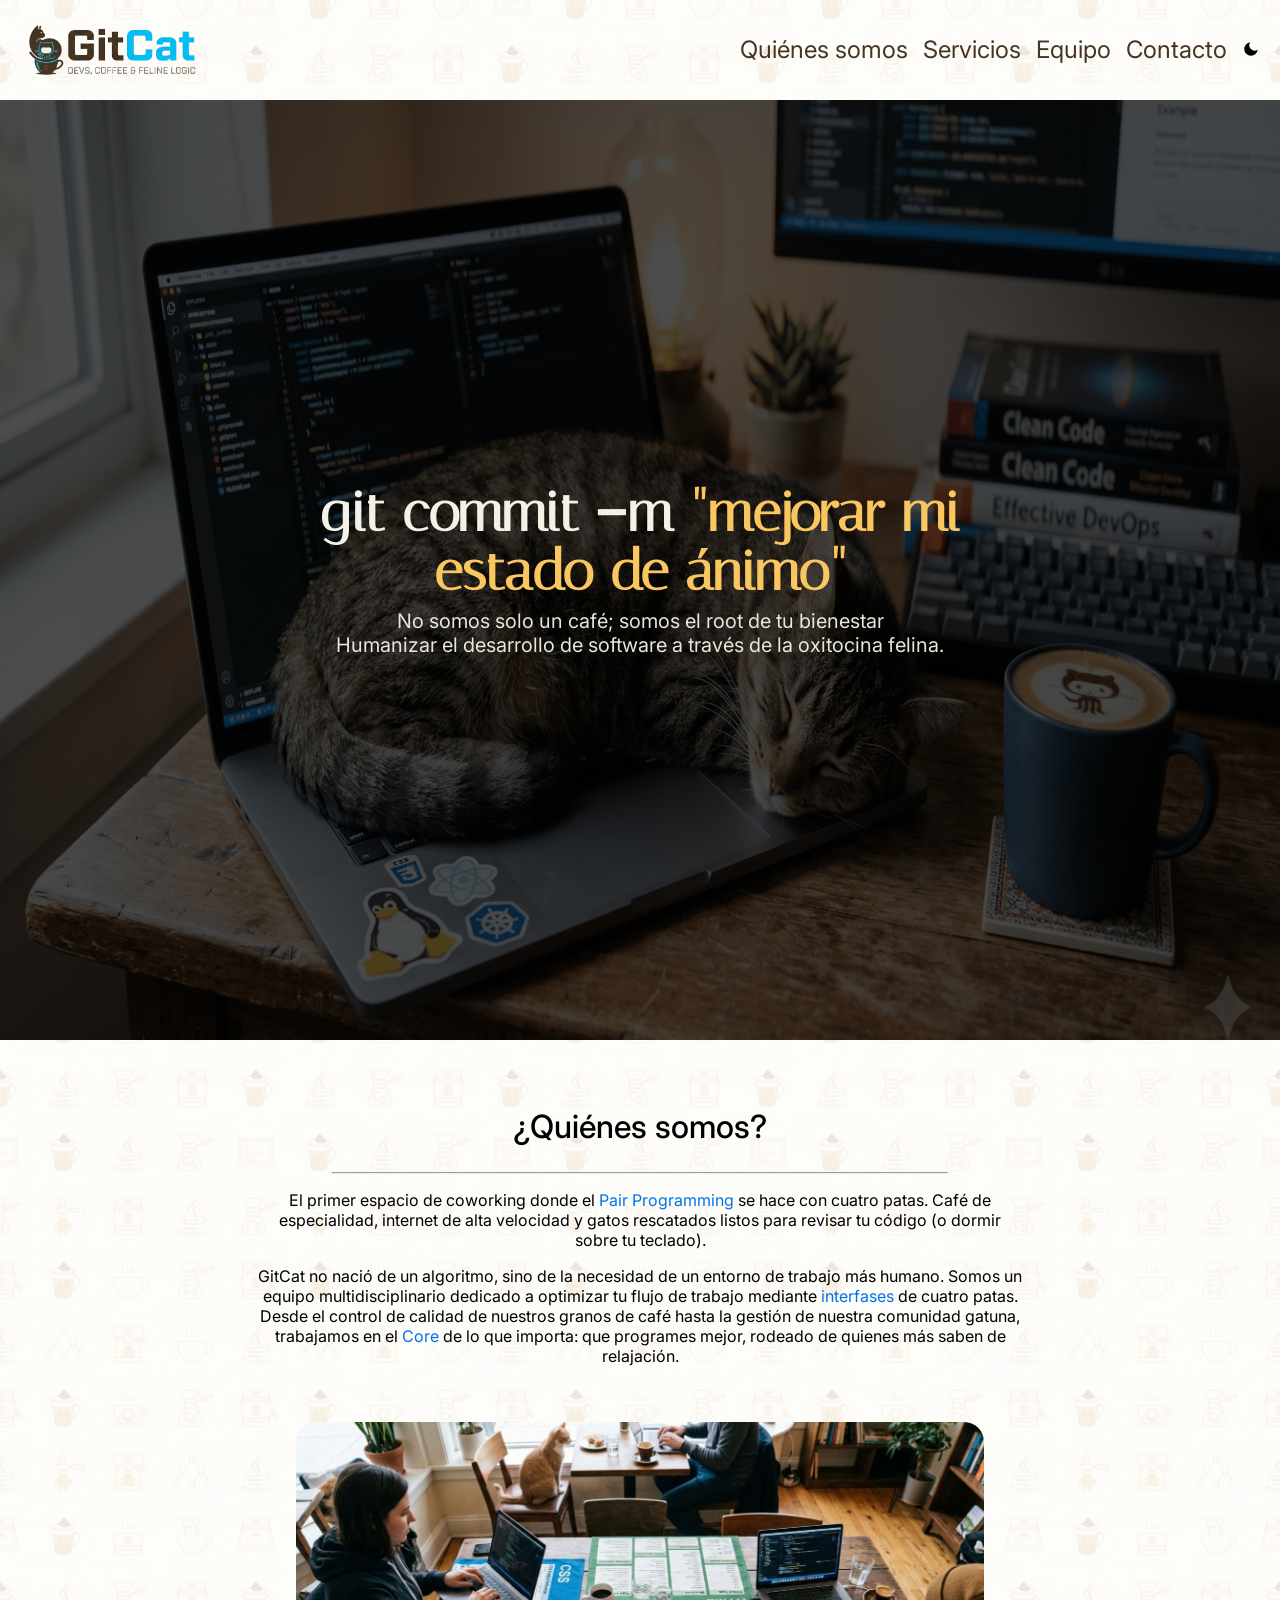
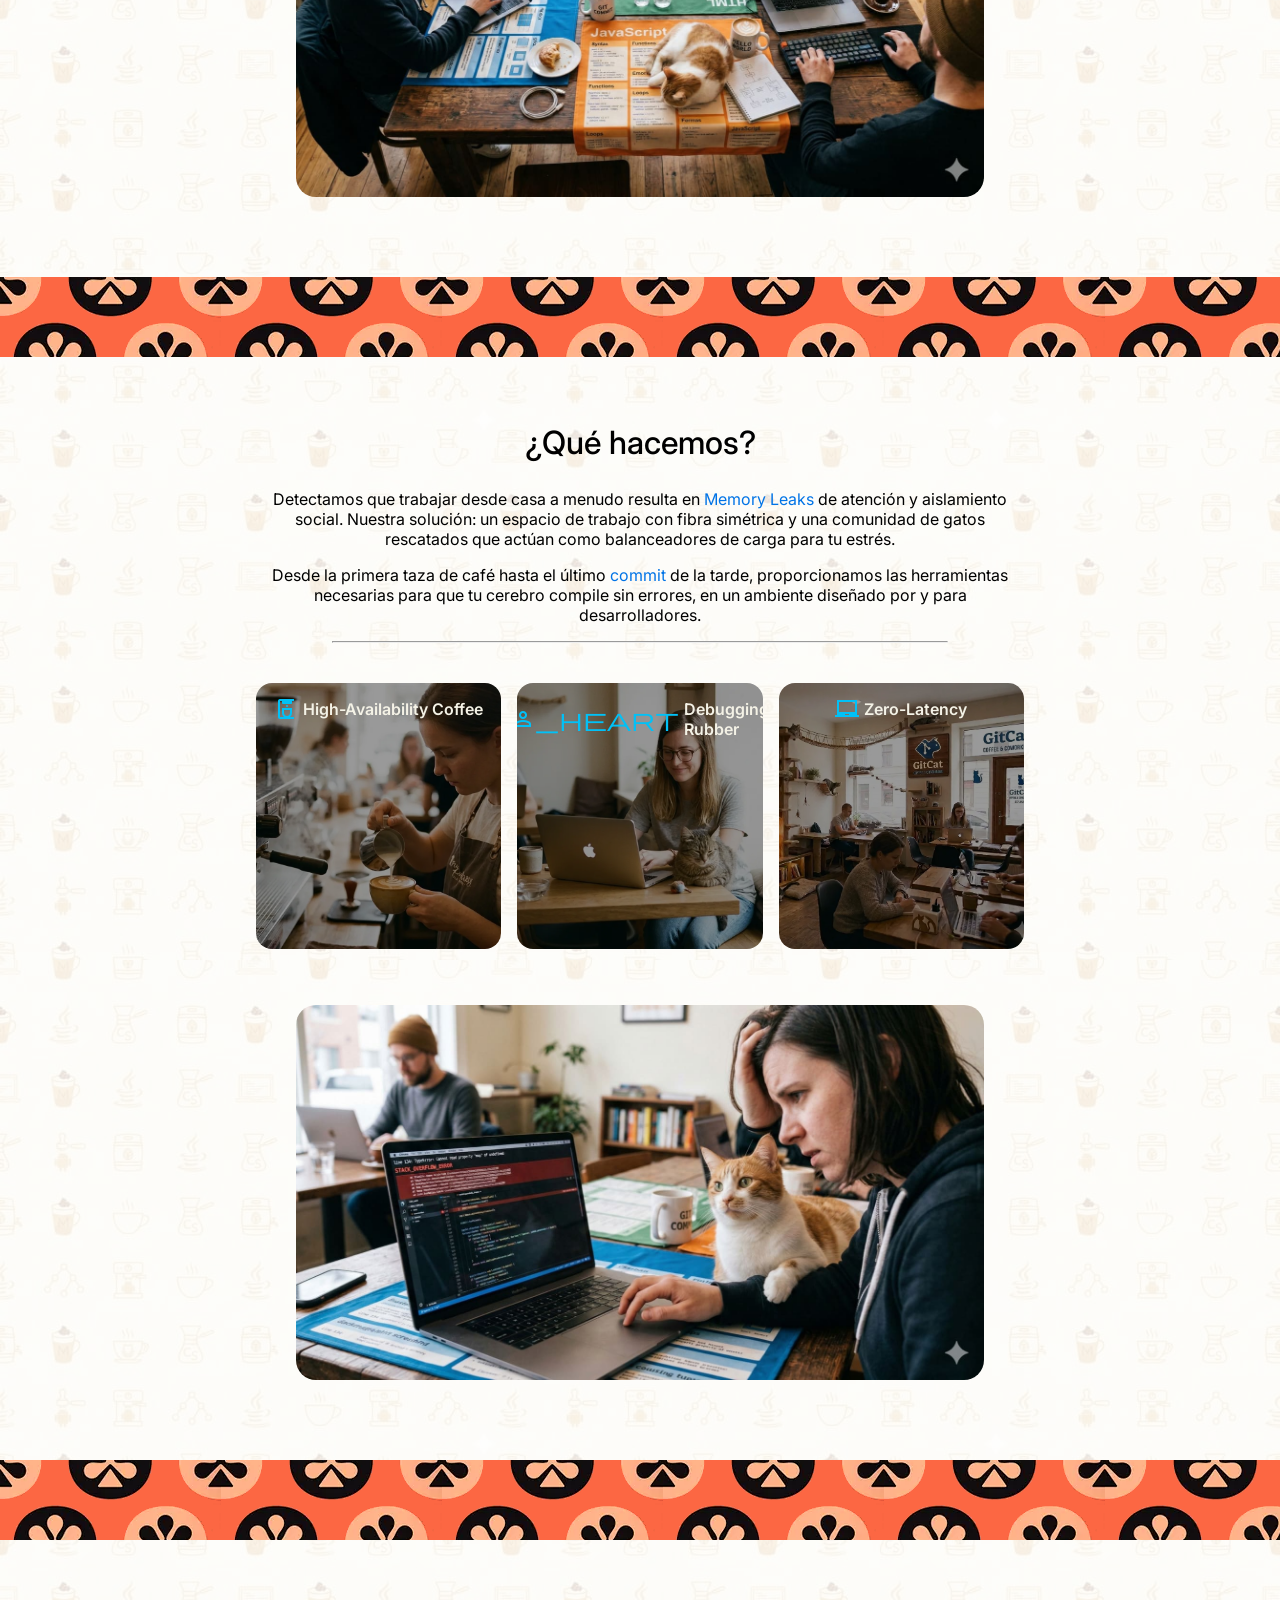
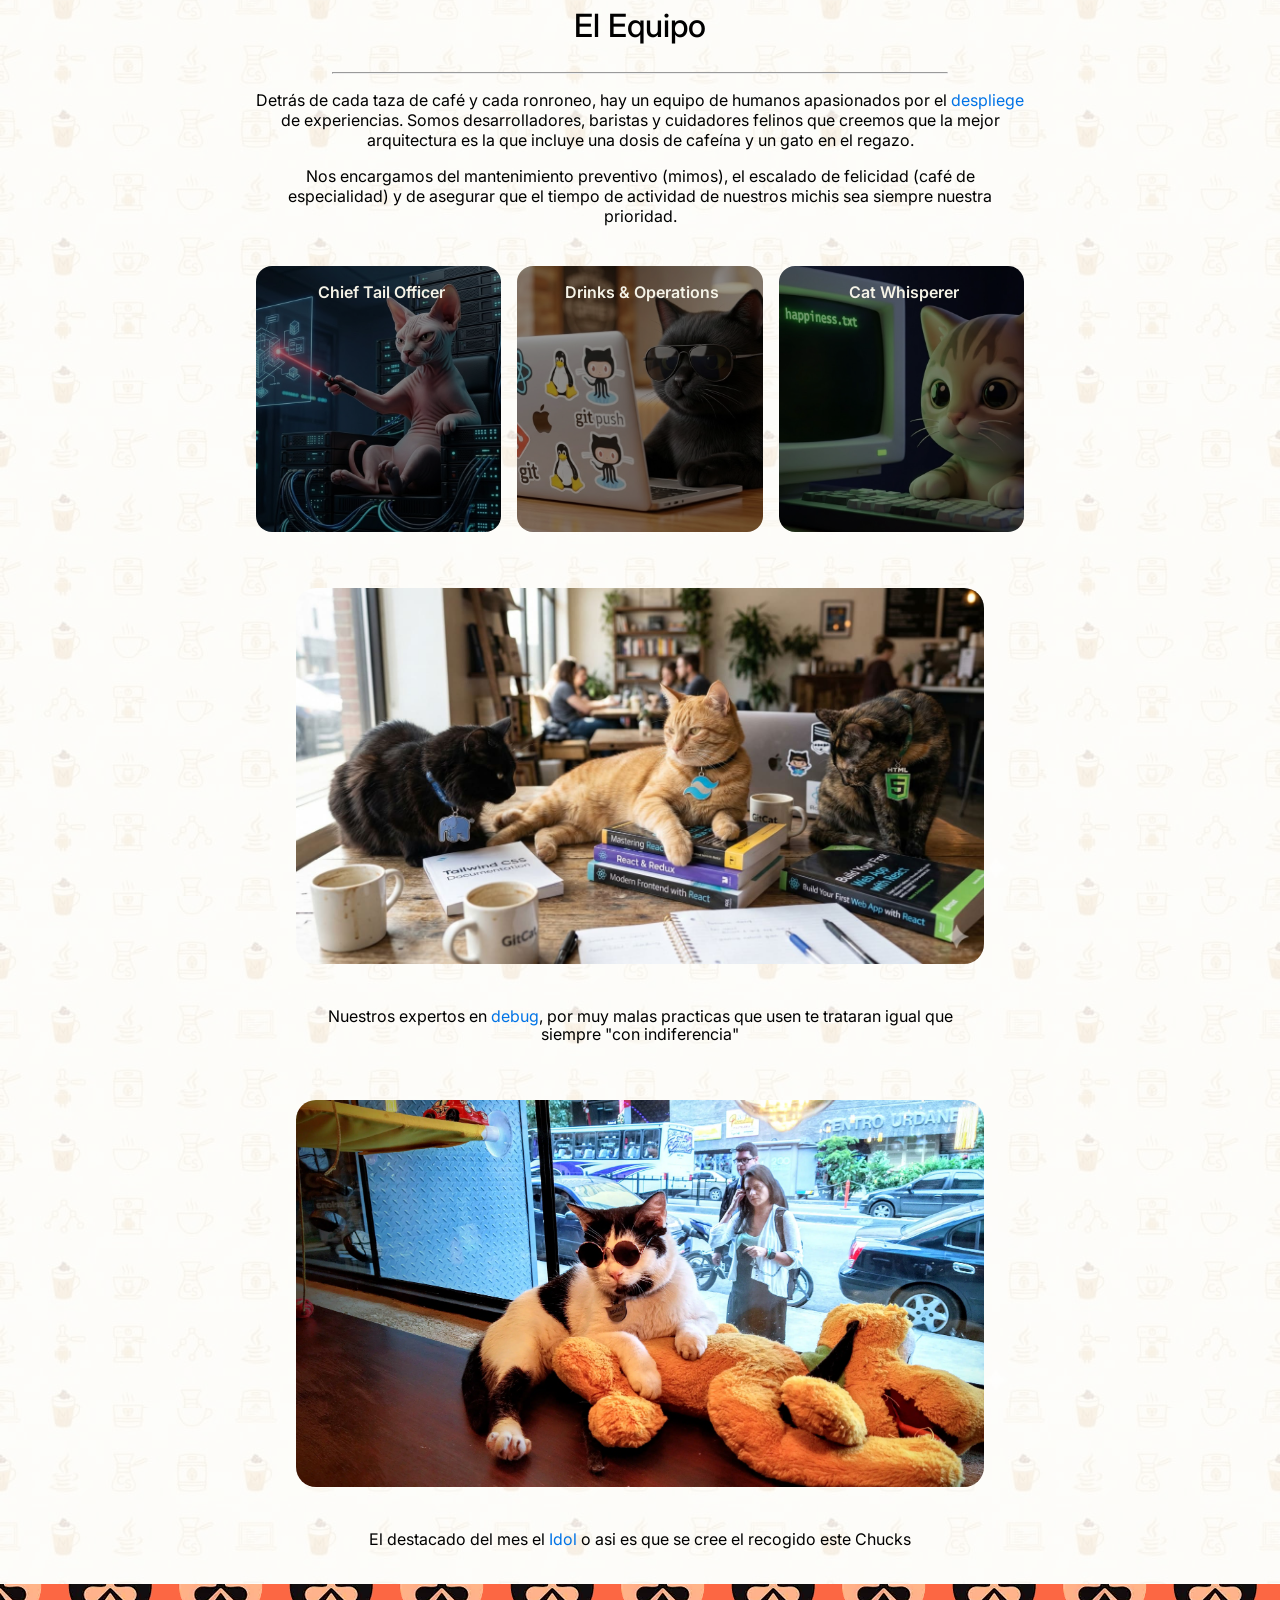
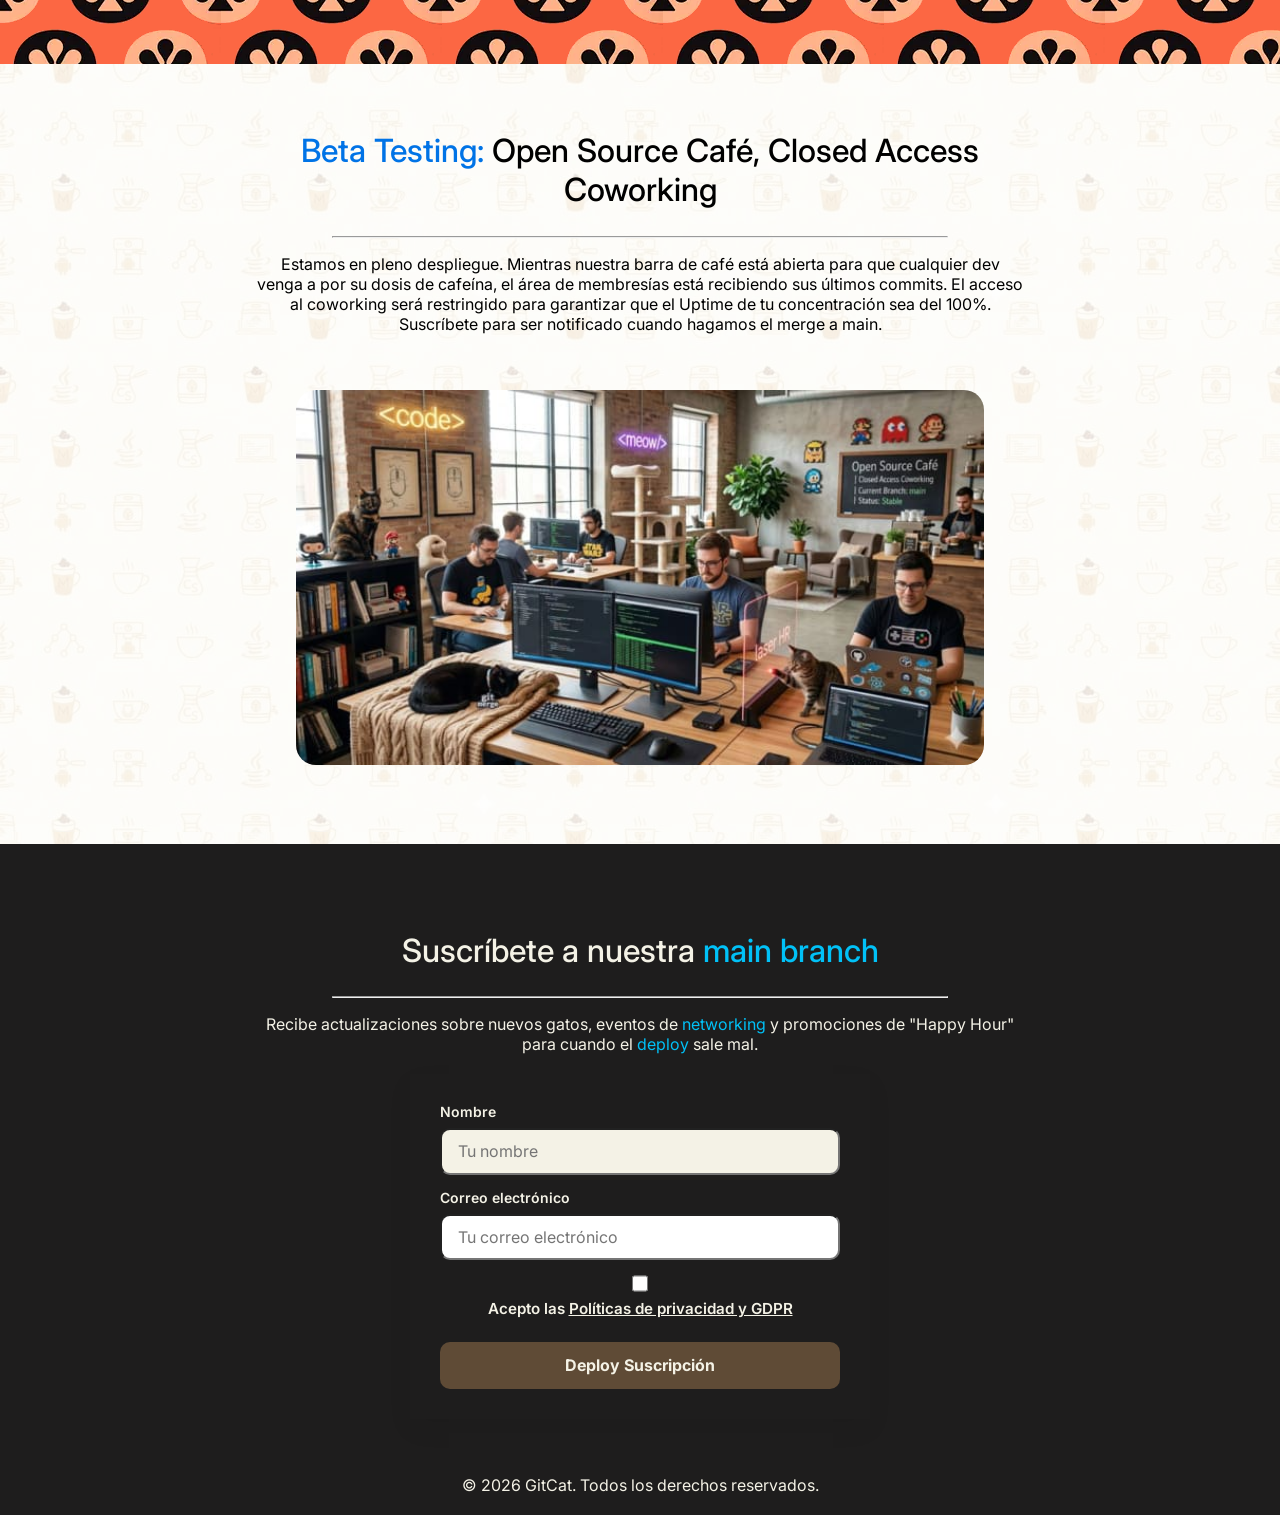
==== commit 3c706047: "Limpieza de imagenes y optimizacion de peso" ====
--- a/index.html
+++ b/index.html
@@ -16,7 +16,6 @@
     <meta property="og:title" content="GitCat — Café & Coworking para devs">
     <meta property="og:description" content="GitCat: coworking con café de especialidad y gatos rescatados para desarrolladores.">
     <meta property="og:image" content="assets/img/2.jpg">
-
     <link
         href="https://fonts.googleapis.com/css2?family=Inter:ital,opsz,wght@0,14..32,100..900;1,14..32,100..900&family=Italiana&family=Space+Grotesk:wght@300..700&display=swap"
         rel="stylesheet">
@@ -38,7 +37,6 @@
                 <li>
                     <a id="theme-toggle" class="theme-toggle" href="#" aria-label="Cambiar tema">
                         <span class="theme-icon">
-                            <!-- Sun (light) -->
                             <svg class="icon icon-moon" width="18" height="18" viewBox="0 0 24 24" fill="none" xmlns="http://www.w3.org/2000/svg" aria-hidden="true">
                                 <circle cx="12" cy="12" r="4" fill="#FFF"/>
                                 <g stroke="#FFDD57" stroke-width="2" stroke-linecap="round">
@@ -52,7 +50,6 @@
                                     <path d="M17.66 6.34l1.41-1.41"/>
                                 </g>
                             </svg>
-                            <!-- Moon (dark) -->
                             <svg class="icon icon-sun" width="18" height="18" viewBox="0 0 24 24" fill="none" xmlns="http://www.w3.org/2000/svg" aria-hidden="true">
                                 <path d="M21 12.79A9 9 0 1111.21 3 7 7 0 0021 12.79z" fill="#000"/>
                             </svg>
@@ -89,14 +86,12 @@
             </div>
         </section>
         <div class="spacer"></div>
-        <!-- <section id="servicios" class="servicios"> -->
         <section id="servicios" class="servicios">
-    <div class="container">
+            <div class="container">
                 <h2>¿Qué hacemos?</h2>
                     <p>Detectamos que trabajar desde casa a menudo resulta en <span class="accent-3">Memory Leaks</span> de atención y aislamiento social. Nuestra solución: un espacio de trabajo con fibra simétrica y una comunidad de gatos rescatados que actúan como balanceadores de carga para tu estrés.</p>
                     <p>Desde la primera taza de café hasta el último <span class="accent-3">commit</span> de la tarde, proporcionamos las herramientas necesarias para que tu cerebro compile sin errores, en un ambiente diseñado por y para desarrolladores.</p>
                 <hr class="laser">
-                <!-- (Servicios/Beneficios) -->
                 <div class="servicios__cards">
                     <div class="servicios__card">
                         <div class="servicios__card-header">
@@ -136,7 +131,6 @@
             </div>
         </section>
         <div class="spacer"></div>
-
         <section id="equipo" class="equipo">
             <div class="container">
                 <h2>El Equipo</h2>
@@ -175,47 +169,12 @@
                         </div>
                     </div>
                 </div>
-                <!-- EJEMPLO Francisco
-                    3. ¿Quién lo hace? (El Equipo)
-                    Para esta sección, sugiero usar un formato de 
-                        "User Profile" o 
-                        "Card" que parezca una ficha de GitHub.
-
-                    Nombre del Fundador/a: (Ej. Ana Code) — Lead Developer & Cat Whisperer.
-                    El Barista: (Ej. Marc Espresso) — DevOps (Drinks & Operations).
-                    El CTO (Chief Tail Officer): "Pelusa" — Experto en interrupciones de reuniones por Zoom y control de calidad de siestas.
-                    Tip: Pon las fotos del equipo humano con sus gatos favoritos para generar confianza.
-                -->
-                <!--EJEMPLO 2
-                        ara la sección "¿Quién lo hace?", el tono debe ser una mezcla de profesionalismo técnico y esa "obsesión" saludable que tenemos los devs por los sistemas bien optimizados.
-
-    Aquí tienes dos opciones de copy según la personalidad que quieras darle a la marca:
-
-    Opción 1: El enfoque de "Sistemas y Mantenimiento"
-    Este copy trata al equipo humano como el backend que mantiene todo funcionando, ideal si quieres un tono divertido pero estructurado.
-
-    "Detrás de cada taza de café y cada ronroneo, hay un equipo de humanos apasionados por el despliegue de experiencias. Somos desarrolladores, baristas y cuidadores felinos que creemos que la mejor arquitectura es la que incluye una dosis de cafeína y un gato en el regazo. Nos encargamos del mantenimiento preventivo (mimos), el escalado de felicidad (café de especialidad) y de asegurar que el tiempo de actividad de nuestros michis sea siempre nuestra prioridad."
-
-    Opción 2: El enfoque de "Cultura Dev" (Más breve y directo)
-    Ideal si quieres usar un estilo que recuerde a un archivo README.md o a la filosofía de una startup.
-
-
-
-    Sugerencia para los perfiles del equipo:
-    Para que visualmente sea increíble, puedes usar una estructura de "Stack Tecnológico" para cada miembro:
-
-    Fundador/a: Stack: React, Python & Cat Treats Expert.
-
-    Barista: Stack: Espresso, Latte Art & Zero-Latency Service.
-
-    Gato Residente: Stack: Naps, Purring & Keyboard Interruption.
-                        -->
                 <figure>
-                <img src="assets/img/Gemini_Generated_Image_ectdazectdazectd.jpg" alt="gatos expertos debugs" width="651" height="355">
-                <figcaption>Nuestros expertos en <span class="accent-3">debug</span>, por muy malas practicas que usen te trataran igual que siempre "con indiferencia" </figcaption>
+                    <img src="assets/img/Gemini_Generated_Image_ectdazectdazectd.jpg" alt="gatos expertos debugs" width="651" height="355">
+                    <figcaption>Nuestros expertos en <span class="accent-3">debug</span>, por muy malas practicas que usen te trataran igual que siempre "con indiferencia" </figcaption>
                 </figure>
                 <figure>
-                    <img src="assets/img/IMG-20221104-165410101-HDR-2-scaled.jpg.webp" alt="el pasante" width="651" height="355">
+                    <img src="assets/img/IMG-20221104-165410101-HDR-2-scaled.jpg.webp" alt="Imagen destacada del mes el Chucks el recogido que se cree un Idol" width="651" height="355">
                     <figcaption>El destacado del mes el <span class="accent-3">Idol</span> o asi es que se cree el recogido este Chucks </figcaption>
                 </figure>
             </div>
@@ -227,7 +186,7 @@
                 <h2><span class="accent-3">Beta Testing:</span> Open Source Café, Closed Access Coworking</h2>
                 <hr class="laser">
                 <p>Estamos en pleno despliegue. Mientras nuestra barra de café está abierta para que cualquier dev venga a por su dosis de cafeína, el área de membresías está recibiendo sus últimos commits. El acceso al coworking será restringido para garantizar que el Uptime de tu concentración sea del 100%. Suscríbete para ser notificado cuando hagamos el merge a main.</p>
-                <figure><img src="assets/img/opensourcecafe.png" alt="Cat debuging" width="651"
+                <figure><img src="assets/img/opensourcecafe.jpg" alt="Cat debuging" width="651"
                 height="355"></figure>
             </div>
         </section>
@@ -247,7 +206,6 @@
                 <label for="email">Correo electrónico</label>
                 <input type="email" id="email" name="email" placeholder="Tu correo electrónico" required>
                 </div>
-                <!-- Nuevo: checkbox de aceptación de políticas -->
                 <div class="form-group form-checkbox">
                 <input type="checkbox" id="acceptPrivacy" name="acceptPrivacy" required>
                 <label for="acceptPrivacy">Acepto las <a href="#politicas" target="_blank" rel="noopener">Políticas de
@@ -278,5 +236,4 @@
     </button>
     <script src="assets/js/scripts.js"></script>
 </body>
-
 </html>
--- a/assets/css/styles.css
+++ b/assets/css/styles.css
@@ -23,7 +23,9 @@
         --menu-a-hover-color: var(--color-marron-claro);
         --theme-toggle:Light;
     }
-#beta{ color:black}
+
+    #beta{ color:black} 
+    
     .dark-mode{
         /*
         * Dark
